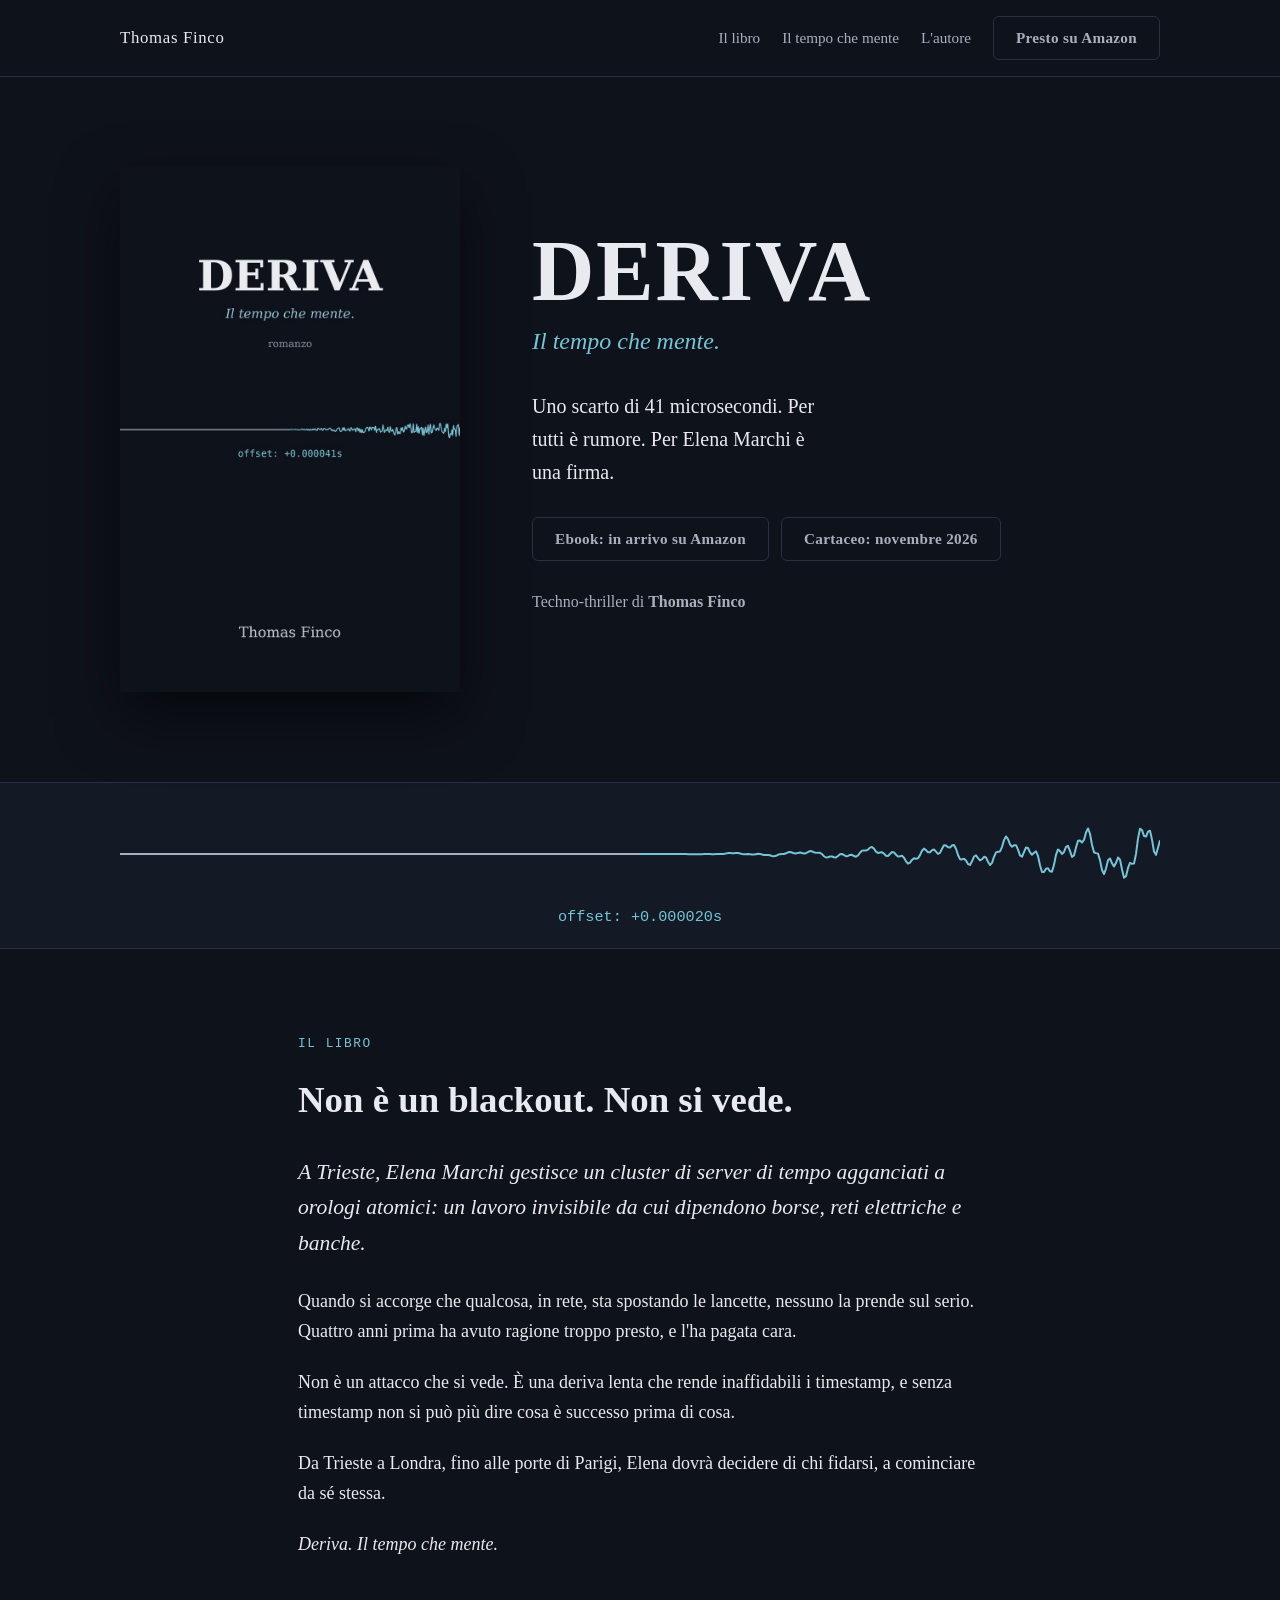
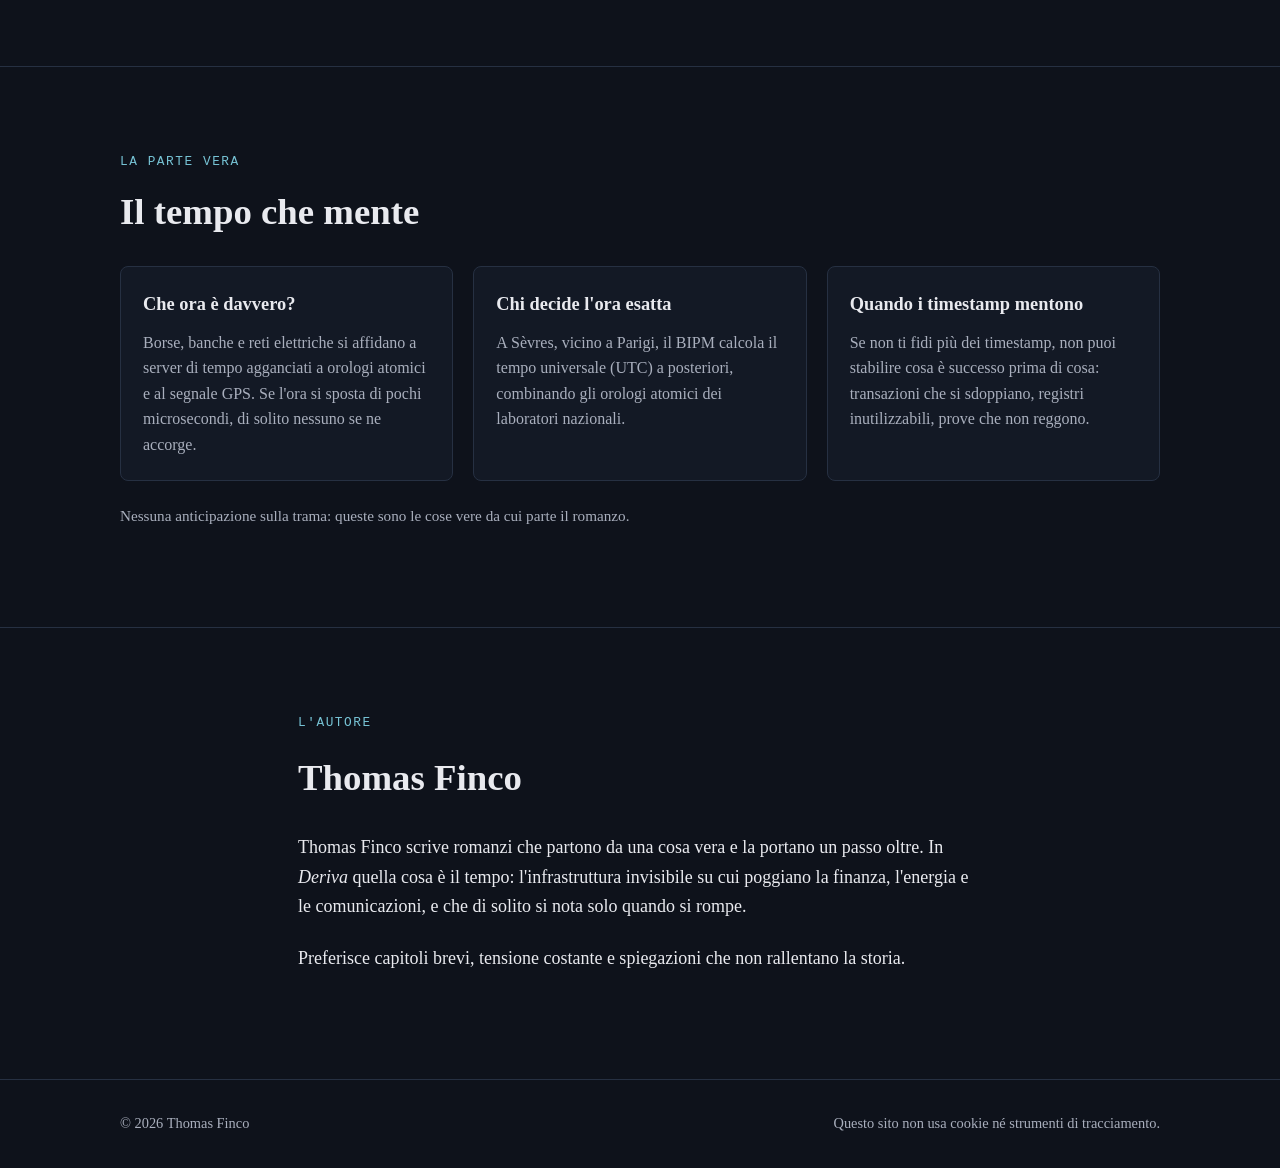
==== index.html @ 51b2f2d7 "Add files via upload" ====
<!doctype html>
<html lang="it">
<head>
<meta charset="utf-8">
<meta name="viewport" content="width=device-width, initial-scale=1">
<title>Deriva – Il tempo che mente | Thomas Finco</title>
<meta name="description" content="Deriva, techno-thriller di Thomas Finco. Uno scarto di 41 microsecondi: per tutti è rumore, per Elena Marchi è una firma.">
<meta name="theme-color" content="#0e121b">
<link rel="icon" href="favicon.svg" type="image/svg+xml">

<!-- Anteprime sui social: dopo la pubblicazione sostituisci l'indirizzo con quello reale del sito -->
<meta property="og:type" content="book">
<meta property="og:locale" content="it_IT">
<meta property="og:title" content="Deriva – Il tempo che mente">
<meta property="og:description" content="Techno-thriller di Thomas Finco. Uno scarto di 41 microsecondi: per tutti è rumore.">
<meta property="og:image" content="https://thomasfinco.github.io/anteprima-social.jpg">
<meta name="twitter:card" content="summary_large_image">

<script type="application/ld+json">
{
  "@context": "https://schema.org",
  "@type": "Book",
  "name": "Deriva. Il tempo che mente.",
  "author": { "@type": "Person", "name": "Thomas Finco" },
  "inLanguage": "it",
  "genre": "Techno-thriller",
  "image": "https://thomasfinco.github.io/copertina.jpg"
}
</script>

<style>
  :root {
    --bg: #0e121b;
    --bg-2: #131925;
    --linea: #263042;
    --testo: #e9eaef;
    --testo-2: #a9afbd;
    --accento: #77c4d6;
    --accento-scuro: #0e121b;
    --serif: "Iowan Old Style", "Palatino Linotype", Palatino, Georgia, "Times New Roman", serif;
    --mono: ui-monospace, "SFMono-Regular", Menlo, Consolas, "Liberation Mono", monospace;
  }
  * { box-sizing: border-box; }
  html { scroll-behavior: smooth; }
  body {
    margin: 0; background: var(--bg); color: var(--testo);
    font: 18px/1.65 var(--serif);
    -webkit-font-smoothing: antialiased;
  }
  a { color: var(--accento); }
  .wrap { width: min(1040px, 100% - 40px); margin-inline: auto; }
  .mono { font-family: var(--mono); }

  /* Intestazione */
  header { border-bottom: 1px solid var(--linea); }
  header .wrap { display: flex; align-items: center; justify-content: space-between; padding-block: 16px; gap: 16px; }
  .marchio { font-family: var(--serif); letter-spacing: .04em; color: var(--testo); text-decoration: none; font-size: 1.05rem; }
  nav { display: flex; gap: 22px; align-items: center; font-size: .95rem; }
  nav a { color: var(--testo-2); text-decoration: none; }
  nav a:hover { color: var(--testo); }
  @media (max-width: 720px) { nav .voce { display: none; } }

  /* Pulsanti */
  .btn {
    display: inline-block; padding: 12px 22px; border-radius: 6px; text-decoration: none;
    font: 600 .95rem var(--serif); letter-spacing: .02em; border: 1px solid var(--accento);
    background: var(--accento); color: var(--accento-scuro); cursor: pointer;
  }
  .btn:hover { filter: brightness(1.08); }
  .btn.secondario { background: transparent; color: var(--accento); }
  .btn[aria-disabled="true"] { background: transparent; color: var(--testo-2); border-color: var(--linea); cursor: default; filter: none; }
  .btn:focus-visible, a:focus-visible, input:focus-visible { outline: 3px solid var(--accento); outline-offset: 3px; }

  /* Hero */
  .hero { padding-block: clamp(40px, 8vw, 90px); }
  .hero .wrap { display: grid; grid-template-columns: minmax(220px, 340px) 1fr; gap: clamp(28px, 6vw, 72px); align-items: center; }
  .hero img { width: 100%; height: auto; display: block; border-radius: 4px; box-shadow: 0 24px 60px rgba(0,0,0,.55); }
  .hero h1 { font-size: clamp(3rem, 9vw, 5.4rem); line-height: 1; margin: 0 0 8px; letter-spacing: .02em; font-weight: 700; }
  .sottotitolo { font-style: italic; color: var(--accento); font-size: 1.5rem; margin: 0 0 28px; }
  .gancio { font-size: 1.25rem; max-width: 30ch; margin: 0 0 28px; }
  .azioni { display: flex; flex-wrap: wrap; gap: 12px; }
  .autore-riga { margin-top: 28px; color: var(--testo-2); font-size: 1rem; }
  @media (max-width: 720px) { .hero .wrap { grid-template-columns: 1fr; } .hero img { max-width: 280px; margin-inline: auto; } }

  /* Onda */
  .onda { border-block: 1px solid var(--linea); background: var(--bg-2); padding-block: 26px 18px; }
  .onda canvas { width: 100%; height: 90px; display: block; }
  .offset { text-align: center; color: var(--accento); font-family: var(--mono); font-size: .95rem; margin: 6px 0 0; }

  /* Sezioni */
  section { padding-block: clamp(44px, 7vw, 84px); }
  section + section { border-top: 1px solid var(--linea); }
  h2 { font-size: clamp(1.7rem, 4vw, 2.3rem); margin: 0 0 24px; font-weight: 700; }
  .etichetta { font-family: var(--mono); font-size: .8rem; letter-spacing: .12em; text-transform: uppercase; color: var(--accento); margin: 0 0 10px; }
  .colonna { max-width: 38em; }
  .colonna p { margin: 0 0 1.2em; }
  .evidenza { font-size: 1.35rem; font-style: italic; }

  .schede { display: grid; grid-template-columns: repeat(auto-fit, minmax(240px, 1fr)); gap: 20px; margin-top: 8px; }
  .scheda { border: 1px solid var(--linea); background: var(--bg-2); border-radius: 8px; padding: 22px; }
  .scheda h3 { margin: 0 0 10px; font-size: 1.15rem; }
  .scheda p { margin: 0; color: var(--testo-2); font-size: 1rem; line-height: 1.6; }
  .nota { margin-top: 22px; color: var(--testo-2); font-size: .95rem; }

  /* Newsletter */
  form { display: flex; flex-wrap: wrap; gap: 12px; max-width: 520px; }
  input[type=email] {
    flex: 1 1 240px; padding: 12px 14px; border-radius: 6px; border: 1px solid var(--linea);
    background: var(--bg-2); color: var(--testo); font: 1rem var(--serif);
  }

  footer { border-top: 1px solid var(--linea); padding-block: 32px; color: var(--testo-2); font-size: .9rem; }
  footer .wrap { display: flex; flex-wrap: wrap; justify-content: space-between; gap: 12px; }
  [hidden] { display: none !important; }
</style>
</head>
<body>

<header>
  <div class="wrap">
    <a class="marchio" href="#top">Thomas Finco</a>
    <nav aria-label="Principale">
      <a class="voce" href="#il-libro">Il libro</a>
      <a class="voce" href="#il-tempo">Il tempo che mente</a>
      <a class="voce" href="#estratto" id="nav-estratto" hidden>Estratto</a>
      <a class="voce" href="#autore">L'autore</a>
      <a class="btn" id="btn-acquista-alto" aria-disabled="true">Presto su Amazon</a>
    </nav>
  </div>
</header>

<main id="top">

  <div class="hero">
    <div class="wrap">
      <img src="copertina.jpg" width="800" height="1237" alt="Copertina di Deriva. Il tempo che mente., romanzo di Thomas Finco: titolo chiaro su sfondo scuro e una linea piatta che comincia a vibrare.">
      <div>
        <h1>DERIVA</h1>
        <p class="sottotitolo">Il tempo che mente.</p>
        <p class="gancio">Uno scarto di 41 microsecondi. Per tutti è rumore. Per Elena Marchi è una firma.</p>
        <div class="azioni">
          <a class="btn" id="btn-ebook" aria-disabled="true">Ebook: in arrivo su Amazon</a>
          <a class="btn secondario" id="btn-cartaceo" aria-disabled="true">Cartaceo: novembre 2026</a>
        </div>
        <p class="autore-riga">Techno-thriller di <strong>Thomas Finco</strong></p>
      </div>
    </div>
  </div>

  <div class="onda" aria-hidden="true">
    <div class="wrap">
      <canvas id="onda"></canvas>
      <p class="offset" id="offset">offset: +0.000041s</p>
    </div>
  </div>

  <section id="il-libro">
    <div class="wrap colonna">
      <p class="etichetta">Il libro</p>
      <h2>Non è un blackout. Non si vede.</h2>
      <p class="evidenza">A Trieste, Elena Marchi gestisce un cluster di server di tempo agganciati a orologi atomici: un lavoro invisibile da cui dipendono borse, reti elettriche e banche.</p>
      <p>Quando si accorge che qualcosa, in rete, sta spostando le lancette, nessuno la prende sul serio. Quattro anni prima ha avuto ragione troppo presto, e l'ha pagata cara.</p>
      <p>Non è un attacco che si vede. È una deriva lenta che rende inaffidabili i timestamp, e senza timestamp non si può più dire cosa è successo prima di cosa.</p>
      <p>Da Trieste a Londra, fino alle porte di Parigi, Elena dovrà decidere di chi fidarsi, a cominciare da sé stessa.</p>
      <p><em>Deriva. Il tempo che mente.</em></p>
    </div>
  </section>

  <section id="il-tempo">
    <div class="wrap">
      <p class="etichetta">La parte vera</p>
      <h2>Il tempo che mente</h2>
      <div class="schede">
        <article class="scheda">
          <h3>Che ora è davvero?</h3>
          <p>Borse, banche e reti elettriche si affidano a server di tempo agganciati a orologi atomici e al segnale GPS. Se l'ora si sposta di pochi microsecondi, di solito nessuno se ne accorge.</p>
        </article>
        <article class="scheda">
          <h3>Chi decide l'ora esatta</h3>
          <p>A Sèvres, vicino a Parigi, il BIPM calcola il tempo universale (UTC) a posteriori, combinando gli orologi atomici dei laboratori nazionali.</p>
        </article>
        <article class="scheda">
          <h3>Quando i timestamp mentono</h3>
          <p>Se non ti fidi più dei timestamp, non puoi stabilire cosa è successo prima di cosa: transazioni che si sdoppiano, registri inutilizzabili, prove che non reggono.</p>
        </article>
      </div>
      <p class="nota">Nessuna anticipazione sulla trama: queste sono le cose vere da cui parte il romanzo.</p>
    </div>
  </section>

  <section id="estratto" hidden>
    <div class="wrap colonna">
      <p class="etichetta">Estratto</p>
      <h2>Le prime pagine</h2>
      <div id="testo-estratto"></div>
    </div>
  </section>

  <section id="autore">
    <div class="wrap colonna">
      <p class="etichetta">L'autore</p>
      <h2>Thomas Finco</h2>
      <p>Thomas Finco scrive romanzi che partono da una cosa vera e la portano un passo oltre. In <em>Deriva</em> quella cosa è il tempo: l'infrastruttura invisibile su cui poggiano la finanza, l'energia e le comunicazioni, e che di solito si nota solo quando si rompe.</p>
      <p>Preferisce capitoli brevi, tensione costante e spiegazioni che non rallentano la storia.</p>
    </div>
  </section>

  <section id="newsletter" hidden>
    <div class="wrap colonna">
      <p class="etichetta">Newsletter</p>
      <h2>Restiamo in contatto</h2>
      <p>Ricevi l'estratto esteso e i retroscena di <em>Deriva</em>. Una mail ogni tanto, niente spam.</p>
      <form id="form-newsletter" method="post">
        <label for="email" class="sr" style="position:absolute;left:-9999px">Indirizzo email</label>
        <input id="email" name="email" type="email" required placeholder="La tua email" autocomplete="email">
        <button class="btn" type="submit">Iscrivimi</button>
      </form>
    </div>
  </section>

</main>

<footer>
  <div class="wrap">
    <span>© 2026 Thomas Finco</span>
    <span id="contatto" hidden></span>
    <span>Questo sito non usa cookie né strumenti di tracciamento.</span>
  </div>
</footer>

<script>
/* ============================================================
   CONFIGURAZIONE: è l'unica parte da modificare dopo la pubblicazione.
   Lascia le virgolette vuote ("") per tenere nascosto o disattivato un elemento.
   ============================================================ */
const CONFIG = {
  linkEbook:    "",   // indirizzo Amazon.it dell'ebook, quando è online
  linkCartaceo: "",   // indirizzo Amazon.it del cartaceo, a novembre
  newsletterAction: "", // indirizzo del modulo (MailerLite o Brevo); vuoto = sezione nascosta
  email: "",          // email dedicata all'autore; vuoto = non mostrata
  estratto: []        // paragrafi dell'estratto, uno per voce; vuoto = sezione nascosta
};
/* ============================================================ */

(function () {
  const $ = id => document.getElementById(id);

  // Pulsanti di acquisto
  function attiva(el, link, testo) {
    if (!link) return;
    el.href = link; el.removeAttribute("aria-disabled");
    el.target = "_blank"; el.rel = "noopener";
    el.textContent = testo;
  }
  attiva($("btn-ebook"), CONFIG.linkEbook, "Acquista l'ebook su Amazon");
  attiva($("btn-cartaceo"), CONFIG.linkCartaceo, "Acquista il cartaceo su Amazon");
  const principale = CONFIG.linkEbook || CONFIG.linkCartaceo;
  attiva($("btn-acquista-alto"), principale, "Acquista su Amazon");
  if (CONFIG.linkEbook && !CONFIG.linkCartaceo) $("btn-cartaceo").textContent = "Cartaceo: novembre 2026";
  document.querySelectorAll('a[aria-disabled="true"]').forEach(a => a.addEventListener("click", e => e.preventDefault()));

  // Estratto
  if (CONFIG.estratto.length) {
    const box = $("testo-estratto");
    CONFIG.estratto.forEach(t => { const p = document.createElement("p"); p.textContent = t; box.appendChild(p); });
    $("estratto").hidden = false; $("nav-estratto").hidden = false;
  }
  // Newsletter
  if (CONFIG.newsletterAction) {
    $("form-newsletter").action = CONFIG.newsletterAction;
    $("newsletter").hidden = false;
  }
  // Contatto
  if (CONFIG.email) {
    const c = $("contatto"); c.hidden = false;
    const a = document.createElement("a"); a.href = "mailto:" + CONFIG.email; a.textContent = CONFIG.email; c.appendChild(a);
  }

  // Onda: linea piatta che comincia a vibrare, come sulla copertina
  const canvas = $("onda"), ctx = canvas.getContext("2d");
  const etichetta = $("offset");
  const ridotto = window.matchMedia("(prefers-reduced-motion: reduce)").matches;
  let w = 0, h = 0, t0 = performance.now();
  function misura() {
    const r = canvas.getBoundingClientRect(), d = window.devicePixelRatio || 1;
    w = r.width; h = r.height; canvas.width = w * d; canvas.height = h * d; ctx.setTransform(d, 0, 0, d, 0, 0);
  }
  function rumore(x, t) {
    return Math.sin(x * .09 + t * 3.1) * .5 + Math.sin(x * .23 - t * 5.3) * .3 + Math.sin(x * .61 + t * 8.7) * .2;
  }
  function disegna(ora) {
    const t = (ora - t0) / 1000, metà = w / 2, y0 = h / 2;
    ctx.clearRect(0, 0, w, h);
    ctx.lineWidth = 2; ctx.lineJoin = "round";
    ctx.strokeStyle = "#a9afbd"; ctx.beginPath(); ctx.moveTo(0, y0); ctx.lineTo(metà, y0); ctx.stroke();
    ctx.strokeStyle = "#77c4d6"; ctx.beginPath(); ctx.moveTo(metà, y0);
    for (let x = metà; x <= w; x += 2) {
      const q = (x - metà) / (w - metà);
      ctx.lineTo(x, y0 + rumore(x, ridotto ? 0 : t) * q * q * (h * .42));
    }
    ctx.stroke();
    // Contatore: sale fino a 41 microsecondi, poi oscilla di un'unità
    let us = 41;
    if (!ridotto) us = t < 4 ? Math.round(41 * (t / 4)) : 41 + (Math.floor(t * 6) % 3 === 0 ? 1 : 0);
    etichetta.textContent = "offset: +0.0000" + String(us).padStart(2, "0") + "s";
    if (!ridotto) requestAnimationFrame(disegna);
  }
  misura(); addEventListener("resize", () => { misura(); if (ridotto) disegna(performance.now()); });
  requestAnimationFrame(disegna);
})();
</script>
</body>
</html>
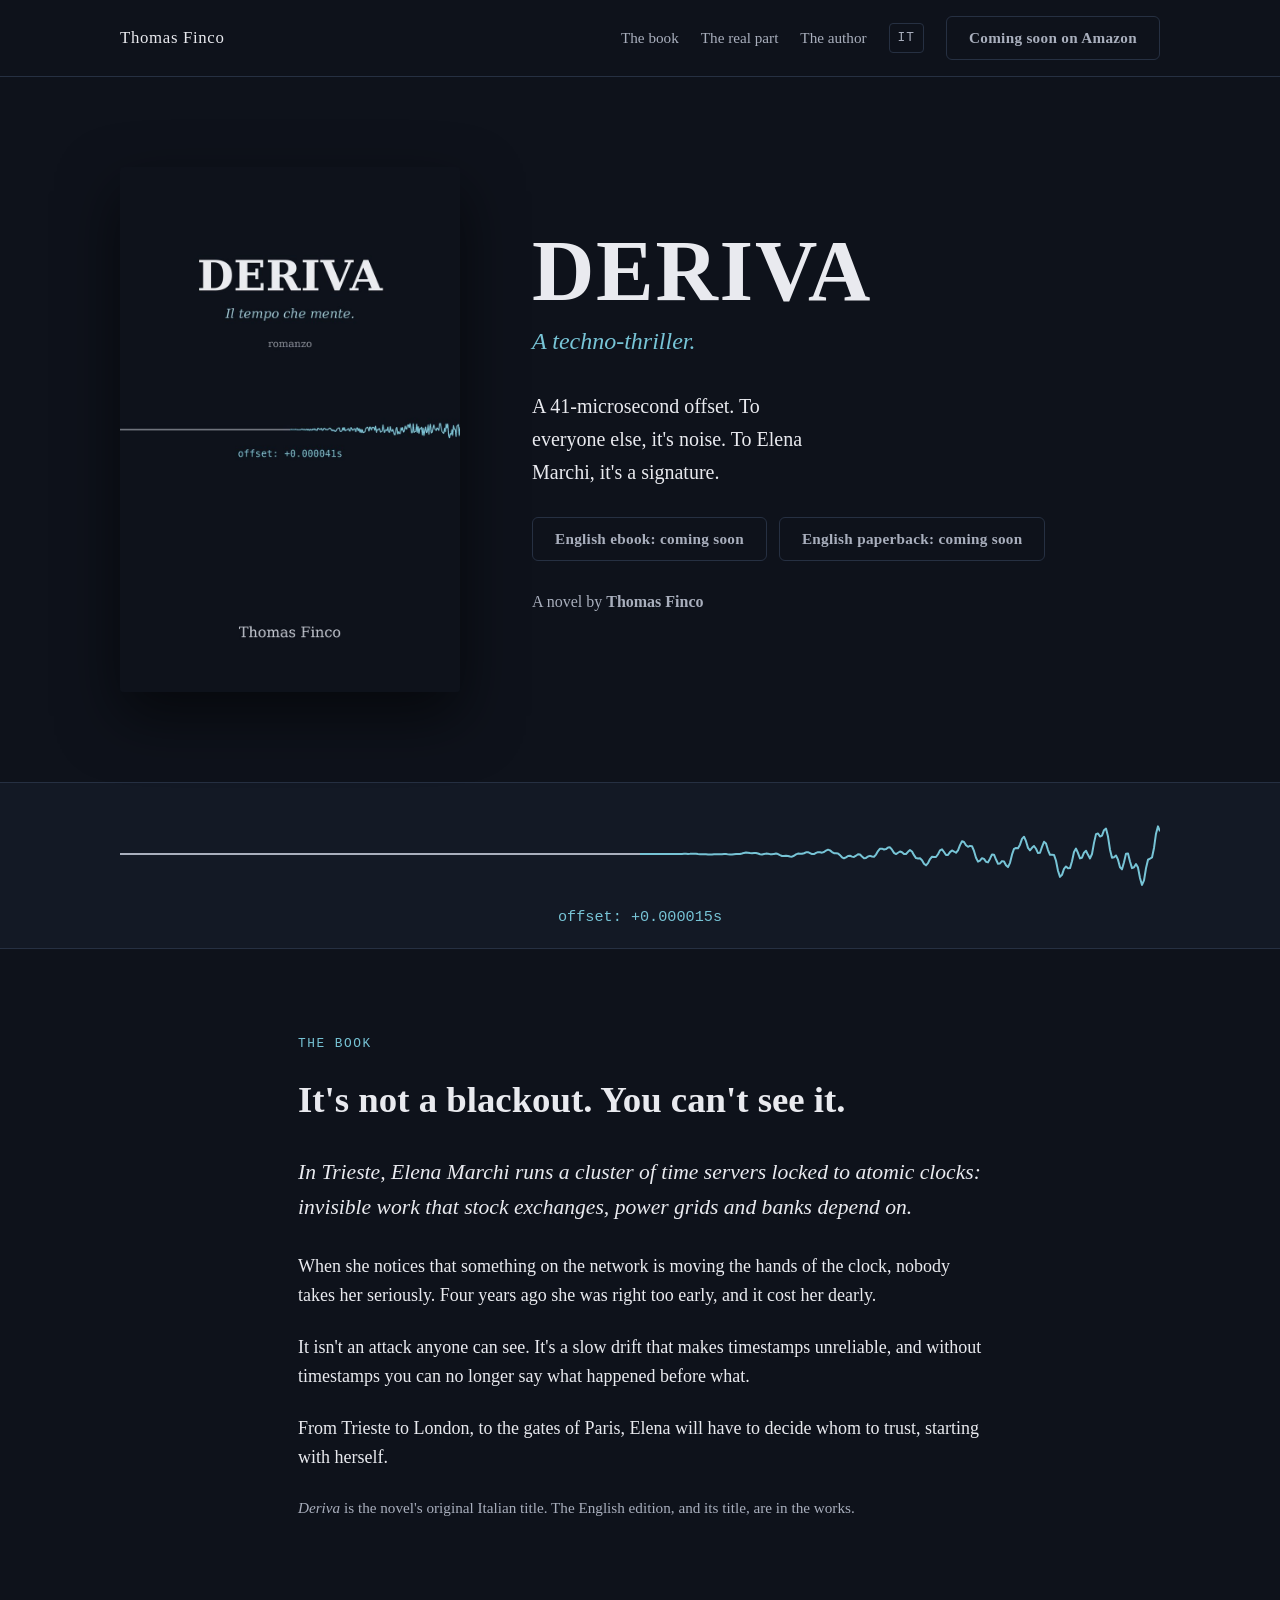
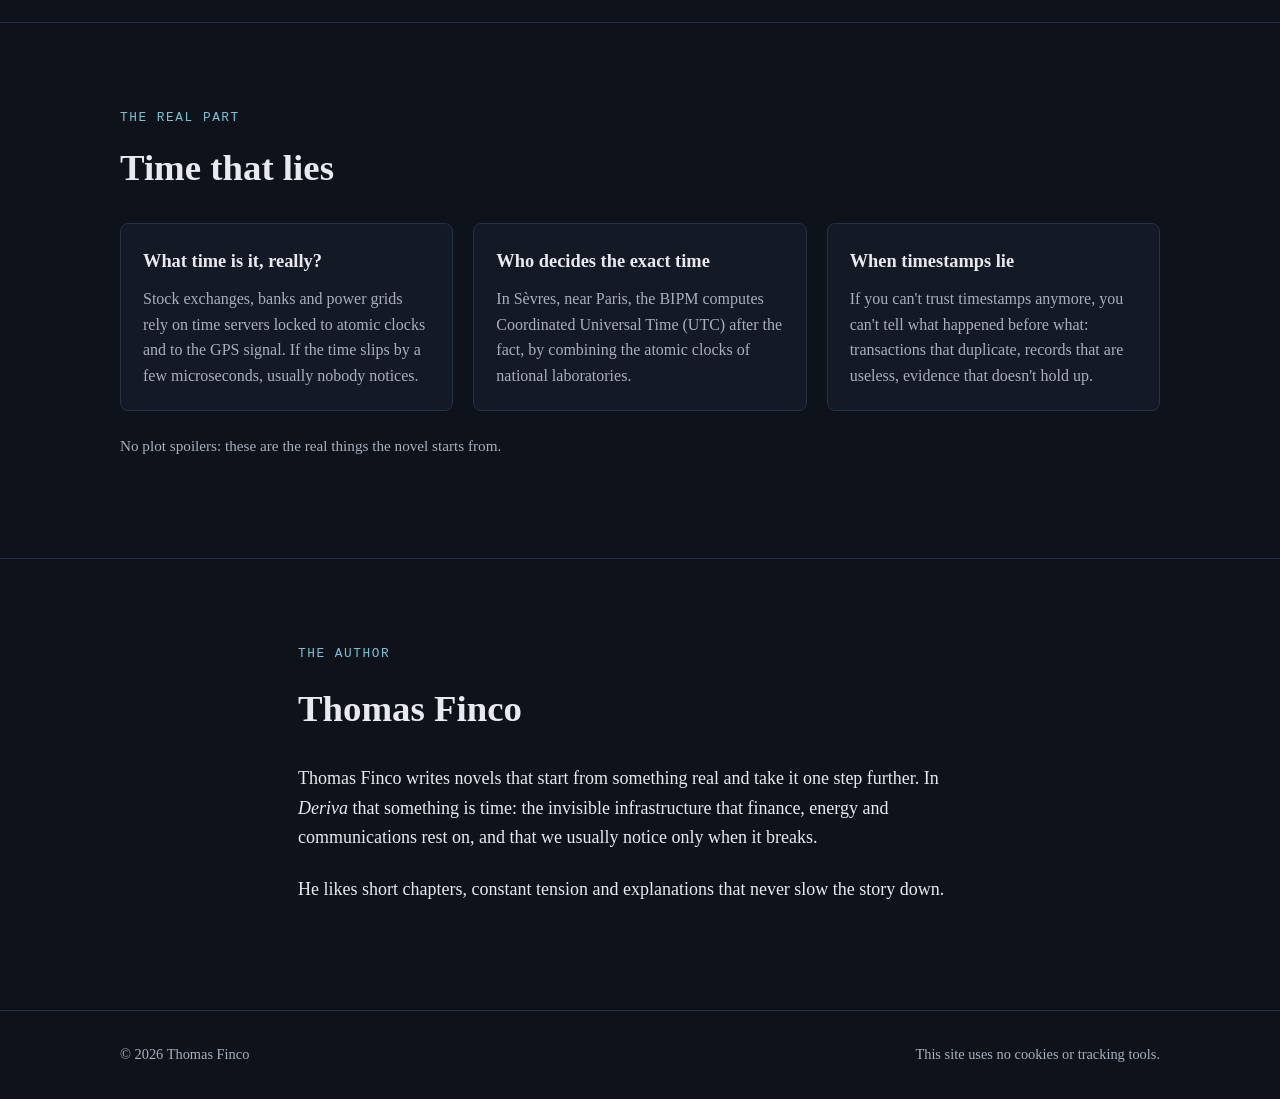
==== commit 5999cc89: "Add files via upload" ====
--- a/index.html
+++ b/index.html
@@ -1,130 +1,40 @@
 <!doctype html>
-<html lang="it">
+<html lang="en">
 <head>
 <meta charset="utf-8">
 <meta name="viewport" content="width=device-width, initial-scale=1">
-<title>Deriva – Il tempo che mente | Thomas Finco</title>
-<meta name="description" content="Deriva, techno-thriller di Thomas Finco. Uno scarto di 41 microsecondi: per tutti è rumore, per Elena Marchi è una firma.">
+<title>Deriva – A techno-thriller by Thomas Finco</title>
+<meta name="description" content="Deriva, a techno-thriller by Thomas Finco. A 41-microsecond offset: to everyone else it's noise, to Elena Marchi it's a signature.">
 <meta name="theme-color" content="#0e121b">
-<link rel="icon" href="favicon.svg" type="image/svg+xml">
+<link rel="icon" href="../favicon.svg" type="image/svg+xml">
+<link rel="stylesheet" href="../style.css">
 
-<!-- Anteprime sui social: dopo la pubblicazione sostituisci l'indirizzo con quello reale del sito -->
+<!-- Language versions -->
+<link rel="alternate" hreflang="it" href="https://thomasfinco.github.io/">
+<link rel="alternate" hreflang="en" href="https://thomasfinco.github.io/en/">
+<link rel="alternate" hreflang="x-default" href="https://thomasfinco.github.io/">
+
+<!-- Social previews: replace the address if you move to your own domain -->
 <meta property="og:type" content="book">
-<meta property="og:locale" content="it_IT">
-<meta property="og:title" content="Deriva – Il tempo che mente">
-<meta property="og:description" content="Techno-thriller di Thomas Finco. Uno scarto di 41 microsecondi: per tutti è rumore.">
+<meta property="og:locale" content="en_US">
+<meta property="og:locale:alternate" content="it_IT">
+<meta property="og:title" content="Deriva – A techno-thriller by Thomas Finco">
+<meta property="og:description" content="A 41-microsecond offset. To everyone else it's noise.">
 <meta property="og:image" content="https://thomasfinco.github.io/anteprima-social.jpg">
 <meta name="twitter:card" content="summary_large_image">
-
-<script type="application/ld+json">
-{
-  "@context": "https://schema.org",
-  "@type": "Book",
-  "name": "Deriva. Il tempo che mente.",
-  "author": { "@type": "Person", "name": "Thomas Finco" },
-  "inLanguage": "it",
-  "genre": "Techno-thriller",
-  "image": "https://thomasfinco.github.io/copertina.jpg"
-}
-</script>
-
-<style>
-  :root {
-    --bg: #0e121b;
-    --bg-2: #131925;
-    --linea: #263042;
-    --testo: #e9eaef;
-    --testo-2: #a9afbd;
-    --accento: #77c4d6;
-    --accento-scuro: #0e121b;
-    --serif: "Iowan Old Style", "Palatino Linotype", Palatino, Georgia, "Times New Roman", serif;
-    --mono: ui-monospace, "SFMono-Regular", Menlo, Consolas, "Liberation Mono", monospace;
-  }
-  * { box-sizing: border-box; }
-  html { scroll-behavior: smooth; }
-  body {
-    margin: 0; background: var(--bg); color: var(--testo);
-    font: 18px/1.65 var(--serif);
-    -webkit-font-smoothing: antialiased;
-  }
-  a { color: var(--accento); }
-  .wrap { width: min(1040px, 100% - 40px); margin-inline: auto; }
-  .mono { font-family: var(--mono); }
-
-  /* Intestazione */
-  header { border-bottom: 1px solid var(--linea); }
-  header .wrap { display: flex; align-items: center; justify-content: space-between; padding-block: 16px; gap: 16px; }
-  .marchio { font-family: var(--serif); letter-spacing: .04em; color: var(--testo); text-decoration: none; font-size: 1.05rem; }
-  nav { display: flex; gap: 22px; align-items: center; font-size: .95rem; }
-  nav a { color: var(--testo-2); text-decoration: none; }
-  nav a:hover { color: var(--testo); }
-  @media (max-width: 720px) { nav .voce { display: none; } }
-
-  /* Pulsanti */
-  .btn {
-    display: inline-block; padding: 12px 22px; border-radius: 6px; text-decoration: none;
-    font: 600 .95rem var(--serif); letter-spacing: .02em; border: 1px solid var(--accento);
-    background: var(--accento); color: var(--accento-scuro); cursor: pointer;
-  }
-  .btn:hover { filter: brightness(1.08); }
-  .btn.secondario { background: transparent; color: var(--accento); }
-  .btn[aria-disabled="true"] { background: transparent; color: var(--testo-2); border-color: var(--linea); cursor: default; filter: none; }
-  .btn:focus-visible, a:focus-visible, input:focus-visible { outline: 3px solid var(--accento); outline-offset: 3px; }
-
-  /* Hero */
-  .hero { padding-block: clamp(40px, 8vw, 90px); }
-  .hero .wrap { display: grid; grid-template-columns: minmax(220px, 340px) 1fr; gap: clamp(28px, 6vw, 72px); align-items: center; }
-  .hero img { width: 100%; height: auto; display: block; border-radius: 4px; box-shadow: 0 24px 60px rgba(0,0,0,.55); }
-  .hero h1 { font-size: clamp(3rem, 9vw, 5.4rem); line-height: 1; margin: 0 0 8px; letter-spacing: .02em; font-weight: 700; }
-  .sottotitolo { font-style: italic; color: var(--accento); font-size: 1.5rem; margin: 0 0 28px; }
-  .gancio { font-size: 1.25rem; max-width: 30ch; margin: 0 0 28px; }
-  .azioni { display: flex; flex-wrap: wrap; gap: 12px; }
-  .autore-riga { margin-top: 28px; color: var(--testo-2); font-size: 1rem; }
-  @media (max-width: 720px) { .hero .wrap { grid-template-columns: 1fr; } .hero img { max-width: 280px; margin-inline: auto; } }
-
-  /* Onda */
-  .onda { border-block: 1px solid var(--linea); background: var(--bg-2); padding-block: 26px 18px; }
-  .onda canvas { width: 100%; height: 90px; display: block; }
-  .offset { text-align: center; color: var(--accento); font-family: var(--mono); font-size: .95rem; margin: 6px 0 0; }
-
-  /* Sezioni */
-  section { padding-block: clamp(44px, 7vw, 84px); }
-  section + section { border-top: 1px solid var(--linea); }
-  h2 { font-size: clamp(1.7rem, 4vw, 2.3rem); margin: 0 0 24px; font-weight: 700; }
-  .etichetta { font-family: var(--mono); font-size: .8rem; letter-spacing: .12em; text-transform: uppercase; color: var(--accento); margin: 0 0 10px; }
-  .colonna { max-width: 38em; }
-  .colonna p { margin: 0 0 1.2em; }
-  .evidenza { font-size: 1.35rem; font-style: italic; }
-
-  .schede { display: grid; grid-template-columns: repeat(auto-fit, minmax(240px, 1fr)); gap: 20px; margin-top: 8px; }
-  .scheda { border: 1px solid var(--linea); background: var(--bg-2); border-radius: 8px; padding: 22px; }
-  .scheda h3 { margin: 0 0 10px; font-size: 1.15rem; }
-  .scheda p { margin: 0; color: var(--testo-2); font-size: 1rem; line-height: 1.6; }
-  .nota { margin-top: 22px; color: var(--testo-2); font-size: .95rem; }
-
-  /* Newsletter */
-  form { display: flex; flex-wrap: wrap; gap: 12px; max-width: 520px; }
-  input[type=email] {
-    flex: 1 1 240px; padding: 12px 14px; border-radius: 6px; border: 1px solid var(--linea);
-    background: var(--bg-2); color: var(--testo); font: 1rem var(--serif);
-  }
-
-  footer { border-top: 1px solid var(--linea); padding-block: 32px; color: var(--testo-2); font-size: .9rem; }
-  footer .wrap { display: flex; flex-wrap: wrap; justify-content: space-between; gap: 12px; }
-  [hidden] { display: none !important; }
-</style>
 </head>
 <body>
 
 <header>
   <div class="wrap">
     <a class="marchio" href="#top">Thomas Finco</a>
-    <nav aria-label="Principale">
-      <a class="voce" href="#il-libro">Il libro</a>
-      <a class="voce" href="#il-tempo">Il tempo che mente</a>
-      <a class="voce" href="#estratto" id="nav-estratto" hidden>Estratto</a>
-      <a class="voce" href="#autore">L'autore</a>
-      <a class="btn" id="btn-acquista-alto" aria-disabled="true">Presto su Amazon</a>
+    <nav aria-label="Main">
+      <a class="voce" href="#the-book">The book</a>
+      <a class="voce" href="#the-real-part">The real part</a>
+      <a class="voce" href="#estratto" id="nav-estratto" hidden>Excerpt</a>
+      <a class="voce" href="#author">The author</a>
+      <a class="lingua" href="../" hreflang="it" lang="it" title="Leggi il sito in italiano">IT</a>
+      <a class="btn" id="btn-acquista-alto" aria-disabled="true">Coming soon on Amazon</a>
     </nav>
   </div>
 </header>
@@ -133,16 +43,16 @@
 
   <div class="hero">
     <div class="wrap">
-      <img src="copertina.jpg" width="800" height="1237" alt="Copertina di Deriva. Il tempo che mente., romanzo di Thomas Finco: titolo chiaro su sfondo scuro e una linea piatta che comincia a vibrare.">
+      <img src="../copertina.jpg" width="800" height="1237" alt="Cover of the Italian edition of Deriva by Thomas Finco: a bold title on a dark background and a flat line that starts to tremble.">
       <div>
         <h1>DERIVA</h1>
-        <p class="sottotitolo">Il tempo che mente.</p>
-        <p class="gancio">Uno scarto di 41 microsecondi. Per tutti è rumore. Per Elena Marchi è una firma.</p>
+        <p class="sottotitolo">A techno-thriller.</p>
+        <p class="gancio">A 41-microsecond offset. To everyone else, it's noise. To Elena Marchi, it's a signature.</p>
         <div class="azioni">
-          <a class="btn" id="btn-ebook" aria-disabled="true">Ebook: in arrivo su Amazon</a>
-          <a class="btn secondario" id="btn-cartaceo" aria-disabled="true">Cartaceo: novembre 2026</a>
+          <a class="btn" id="btn-ebook" aria-disabled="true">English ebook: coming soon</a>
+          <a class="btn secondario" id="btn-cartaceo" aria-disabled="true">English paperback: coming soon</a>
         </div>
-        <p class="autore-riga">Techno-thriller di <strong>Thomas Finco</strong></p>
+        <p class="autore-riga">A novel by <strong>Thomas Finco</strong></p>
       </div>
     </div>
   </div>
@@ -154,66 +64,66 @@
     </div>
   </div>
 
-  <section id="il-libro">
+  <section id="the-book">
     <div class="wrap colonna">
-      <p class="etichetta">Il libro</p>
-      <h2>Non è un blackout. Non si vede.</h2>
-      <p class="evidenza">A Trieste, Elena Marchi gestisce un cluster di server di tempo agganciati a orologi atomici: un lavoro invisibile da cui dipendono borse, reti elettriche e banche.</p>
-      <p>Quando si accorge che qualcosa, in rete, sta spostando le lancette, nessuno la prende sul serio. Quattro anni prima ha avuto ragione troppo presto, e l'ha pagata cara.</p>
-      <p>Non è un attacco che si vede. È una deriva lenta che rende inaffidabili i timestamp, e senza timestamp non si può più dire cosa è successo prima di cosa.</p>
-      <p>Da Trieste a Londra, fino alle porte di Parigi, Elena dovrà decidere di chi fidarsi, a cominciare da sé stessa.</p>
-      <p><em>Deriva. Il tempo che mente.</em></p>
+      <p class="etichetta">The book</p>
+      <h2>It's not a blackout. You can't see it.</h2>
+      <p class="evidenza">In Trieste, Elena Marchi runs a cluster of time servers locked to atomic clocks: invisible work that stock exchanges, power grids and banks depend on.</p>
+      <p>When she notices that something on the network is moving the hands of the clock, nobody takes her seriously. Four years ago she was right too early, and it cost her dearly.</p>
+      <p>It isn't an attack anyone can see. It's a slow drift that makes timestamps unreliable, and without timestamps you can no longer say what happened before what.</p>
+      <p>From Trieste to London, to the gates of Paris, Elena will have to decide whom to trust, starting with herself.</p>
+      <p class="nota"><em>Deriva</em> is the novel's original Italian title. The English edition, and its title, are in the works.</p>
     </div>
   </section>
 
-  <section id="il-tempo">
+  <section id="the-real-part">
     <div class="wrap">
-      <p class="etichetta">La parte vera</p>
-      <h2>Il tempo che mente</h2>
+      <p class="etichetta">The real part</p>
+      <h2>Time that lies</h2>
       <div class="schede">
         <article class="scheda">
-          <h3>Che ora è davvero?</h3>
-          <p>Borse, banche e reti elettriche si affidano a server di tempo agganciati a orologi atomici e al segnale GPS. Se l'ora si sposta di pochi microsecondi, di solito nessuno se ne accorge.</p>
+          <h3>What time is it, really?</h3>
+          <p>Stock exchanges, banks and power grids rely on time servers locked to atomic clocks and to the GPS signal. If the time slips by a few microseconds, usually nobody notices.</p>
         </article>
         <article class="scheda">
-          <h3>Chi decide l'ora esatta</h3>
-          <p>A Sèvres, vicino a Parigi, il BIPM calcola il tempo universale (UTC) a posteriori, combinando gli orologi atomici dei laboratori nazionali.</p>
+          <h3>Who decides the exact time</h3>
+          <p>In Sèvres, near Paris, the BIPM computes Coordinated Universal Time (UTC) after the fact, by combining the atomic clocks of national laboratories.</p>
         </article>
         <article class="scheda">
-          <h3>Quando i timestamp mentono</h3>
-          <p>Se non ti fidi più dei timestamp, non puoi stabilire cosa è successo prima di cosa: transazioni che si sdoppiano, registri inutilizzabili, prove che non reggono.</p>
+          <h3>When timestamps lie</h3>
+          <p>If you can't trust timestamps anymore, you can't tell what happened before what: transactions that duplicate, records that are useless, evidence that doesn't hold up.</p>
         </article>
       </div>
-      <p class="nota">Nessuna anticipazione sulla trama: queste sono le cose vere da cui parte il romanzo.</p>
+      <p class="nota">No plot spoilers: these are the real things the novel starts from.</p>
     </div>
   </section>
 
   <section id="estratto" hidden>
     <div class="wrap colonna">
-      <p class="etichetta">Estratto</p>
-      <h2>Le prime pagine</h2>
+      <p class="etichetta">Excerpt</p>
+      <h2>The first pages</h2>
       <div id="testo-estratto"></div>
     </div>
   </section>
 
-  <section id="autore">
+  <section id="author">
     <div class="wrap colonna">
-      <p class="etichetta">L'autore</p>
+      <p class="etichetta">The author</p>
       <h2>Thomas Finco</h2>
-      <p>Thomas Finco scrive romanzi che partono da una cosa vera e la portano un passo oltre. In <em>Deriva</em> quella cosa è il tempo: l'infrastruttura invisibile su cui poggiano la finanza, l'energia e le comunicazioni, e che di solito si nota solo quando si rompe.</p>
-      <p>Preferisce capitoli brevi, tensione costante e spiegazioni che non rallentano la storia.</p>
+      <p>Thomas Finco writes novels that start from something real and take it one step further. In <em>Deriva</em> that something is time: the invisible infrastructure that finance, energy and communications rest on, and that we usually notice only when it breaks.</p>
+      <p>He likes short chapters, constant tension and explanations that never slow the story down.</p>
     </div>
   </section>
 
   <section id="newsletter" hidden>
     <div class="wrap colonna">
       <p class="etichetta">Newsletter</p>
-      <h2>Restiamo in contatto</h2>
-      <p>Ricevi l'estratto esteso e i retroscena di <em>Deriva</em>. Una mail ogni tanto, niente spam.</p>
+      <h2>Stay in touch</h2>
+      <p>Get the extended excerpt and the behind-the-scenes notes on <em>Deriva</em>. An occasional email, no spam.</p>
       <form id="form-newsletter" method="post">
-        <label for="email" class="sr" style="position:absolute;left:-9999px">Indirizzo email</label>
-        <input id="email" name="email" type="email" required placeholder="La tua email" autocomplete="email">
-        <button class="btn" type="submit">Iscrivimi</button>
+        <label for="email" class="sr">Email address</label>
+        <input id="email" name="email" type="email" required placeholder="Your email" autocomplete="email">
+        <button class="btn" type="submit">Subscribe</button>
       </form>
     </div>
   </section>
@@ -224,90 +134,11 @@
   <div class="wrap">
     <span>© 2026 Thomas Finco</span>
     <span id="contatto" hidden></span>
-    <span>Questo sito non usa cookie né strumenti di tracciamento.</span>
+    <span>This site uses no cookies or tracking tools.</span>
   </div>
 </footer>
 
-<script>
-/* ============================================================
-   CONFIGURAZIONE: è l'unica parte da modificare dopo la pubblicazione.
-   Lascia le virgolette vuote ("") per tenere nascosto o disattivato un elemento.
-   ============================================================ */
-const CONFIG = {
-  linkEbook:    "",   // indirizzo Amazon.it dell'ebook, quando è online
-  linkCartaceo: "",   // indirizzo Amazon.it del cartaceo, a novembre
-  newsletterAction: "", // indirizzo del modulo (MailerLite o Brevo); vuoto = sezione nascosta
-  email: "",          // email dedicata all'autore; vuoto = non mostrata
-  estratto: []        // paragrafi dell'estratto, uno per voce; vuoto = sezione nascosta
-};
-/* ============================================================ */
-
-(function () {
-  const $ = id => document.getElementById(id);
-
-  // Pulsanti di acquisto
-  function attiva(el, link, testo) {
-    if (!link) return;
-    el.href = link; el.removeAttribute("aria-disabled");
-    el.target = "_blank"; el.rel = "noopener";
-    el.textContent = testo;
-  }
-  attiva($("btn-ebook"), CONFIG.linkEbook, "Acquista l'ebook su Amazon");
-  attiva($("btn-cartaceo"), CONFIG.linkCartaceo, "Acquista il cartaceo su Amazon");
-  const principale = CONFIG.linkEbook || CONFIG.linkCartaceo;
-  attiva($("btn-acquista-alto"), principale, "Acquista su Amazon");
-  if (CONFIG.linkEbook && !CONFIG.linkCartaceo) $("btn-cartaceo").textContent = "Cartaceo: novembre 2026";
-  document.querySelectorAll('a[aria-disabled="true"]').forEach(a => a.addEventListener("click", e => e.preventDefault()));
-
-  // Estratto
-  if (CONFIG.estratto.length) {
-    const box = $("testo-estratto");
-    CONFIG.estratto.forEach(t => { const p = document.createElement("p"); p.textContent = t; box.appendChild(p); });
-    $("estratto").hidden = false; $("nav-estratto").hidden = false;
-  }
-  // Newsletter
-  if (CONFIG.newsletterAction) {
-    $("form-newsletter").action = CONFIG.newsletterAction;
-    $("newsletter").hidden = false;
-  }
-  // Contatto
-  if (CONFIG.email) {
-    const c = $("contatto"); c.hidden = false;
-    const a = document.createElement("a"); a.href = "mailto:" + CONFIG.email; a.textContent = CONFIG.email; c.appendChild(a);
-  }
-
-  // Onda: linea piatta che comincia a vibrare, come sulla copertina
-  const canvas = $("onda"), ctx = canvas.getContext("2d");
-  const etichetta = $("offset");
-  const ridotto = window.matchMedia("(prefers-reduced-motion: reduce)").matches;
-  let w = 0, h = 0, t0 = performance.now();
-  function misura() {
-    const r = canvas.getBoundingClientRect(), d = window.devicePixelRatio || 1;
-    w = r.width; h = r.height; canvas.width = w * d; canvas.height = h * d; ctx.setTransform(d, 0, 0, d, 0, 0);
-  }
-  function rumore(x, t) {
-    return Math.sin(x * .09 + t * 3.1) * .5 + Math.sin(x * .23 - t * 5.3) * .3 + Math.sin(x * .61 + t * 8.7) * .2;
-  }
-  function disegna(ora) {
-    const t = (ora - t0) / 1000, metà = w / 2, y0 = h / 2;
-    ctx.clearRect(0, 0, w, h);
-    ctx.lineWidth = 2; ctx.lineJoin = "round";
-    ctx.strokeStyle = "#a9afbd"; ctx.beginPath(); ctx.moveTo(0, y0); ctx.lineTo(metà, y0); ctx.stroke();
-    ctx.strokeStyle = "#77c4d6"; ctx.beginPath(); ctx.moveTo(metà, y0);
-    for (let x = metà; x <= w; x += 2) {
-      const q = (x - metà) / (w - metà);
-      ctx.lineTo(x, y0 + rumore(x, ridotto ? 0 : t) * q * q * (h * .42));
-    }
-    ctx.stroke();
-    // Contatore: sale fino a 41 microsecondi, poi oscilla di un'unità
-    let us = 41;
-    if (!ridotto) us = t < 4 ? Math.round(41 * (t / 4)) : 41 + (Math.floor(t * 6) % 3 === 0 ? 1 : 0);
-    etichetta.textContent = "offset: +0.0000" + String(us).padStart(2, "0") + "s";
-    if (!ridotto) requestAnimationFrame(disegna);
-  }
-  misura(); addEventListener("resize", () => { misura(); if (ridotto) disegna(performance.now()); });
-  requestAnimationFrame(disegna);
-})();
-</script>
+<script src="../config.js"></script>
+<script src="../app.js"></script>
 </body>
 </html>
--- a/style.css
+++ b/style.css
@@ -0,0 +1,87 @@
+:root {
+  --bg: #0e121b;
+  --bg-2: #131925;
+  --linea: #263042;
+  --testo: #e9eaef;
+  --testo-2: #a9afbd;
+  --accento: #77c4d6;
+  --accento-scuro: #0e121b;
+  --serif: "Iowan Old Style", "Palatino Linotype", Palatino, Georgia, "Times New Roman", serif;
+  --mono: ui-monospace, "SFMono-Regular", Menlo, Consolas, "Liberation Mono", monospace;
+}
+* { box-sizing: border-box; }
+html { scroll-behavior: smooth; }
+body {
+  margin: 0; background: var(--bg); color: var(--testo);
+  font: 18px/1.65 var(--serif);
+  -webkit-font-smoothing: antialiased;
+}
+a { color: var(--accento); }
+.wrap { width: min(1040px, 100% - 40px); margin-inline: auto; }
+.mono { font-family: var(--mono); }
+
+/* Intestazione */
+header { border-bottom: 1px solid var(--linea); }
+header .wrap { display: flex; align-items: center; justify-content: space-between; padding-block: 16px; gap: 16px; }
+.marchio { font-family: var(--serif); letter-spacing: .04em; color: var(--testo); text-decoration: none; font-size: 1.05rem; }
+nav { display: flex; gap: 22px; align-items: center; font-size: .95rem; }
+nav a { color: var(--testo-2); text-decoration: none; }
+nav a:hover { color: var(--testo); }
+@media (max-width: 720px) { nav .voce { display: none; } }
+
+/* Pulsanti */
+.btn {
+  display: inline-block; padding: 12px 22px; border-radius: 6px; text-decoration: none;
+  font: 600 .95rem var(--serif); letter-spacing: .02em; border: 1px solid var(--accento);
+  background: var(--accento); color: var(--accento-scuro); cursor: pointer;
+}
+.btn:hover { filter: brightness(1.08); }
+.btn.secondario { background: transparent; color: var(--accento); }
+.btn[aria-disabled="true"] { background: transparent; color: var(--testo-2); border-color: var(--linea); cursor: default; filter: none; }
+.btn:focus-visible, a:focus-visible, input:focus-visible { outline: 3px solid var(--accento); outline-offset: 3px; }
+
+/* Hero */
+.hero { padding-block: clamp(40px, 8vw, 90px); }
+.hero .wrap { display: grid; grid-template-columns: minmax(220px, 340px) 1fr; gap: clamp(28px, 6vw, 72px); align-items: center; }
+.hero img { width: 100%; height: auto; display: block; border-radius: 4px; box-shadow: 0 24px 60px rgba(0,0,0,.55); }
+.hero h1 { font-size: clamp(3rem, 9vw, 5.4rem); line-height: 1; margin: 0 0 8px; letter-spacing: .02em; font-weight: 700; }
+.sottotitolo { font-style: italic; color: var(--accento); font-size: 1.5rem; margin: 0 0 28px; }
+.gancio { font-size: 1.25rem; max-width: 30ch; margin: 0 0 28px; }
+.azioni { display: flex; flex-wrap: wrap; gap: 12px; }
+.autore-riga { margin-top: 28px; color: var(--testo-2); font-size: 1rem; }
+@media (max-width: 720px) { .hero .wrap { grid-template-columns: 1fr; } .hero img { max-width: 280px; margin-inline: auto; } }
+
+/* Onda */
+.onda { border-block: 1px solid var(--linea); background: var(--bg-2); padding-block: 26px 18px; }
+.onda canvas { width: 100%; height: 90px; display: block; }
+.offset { text-align: center; color: var(--accento); font-family: var(--mono); font-size: .95rem; margin: 6px 0 0; }
+
+/* Sezioni */
+section { padding-block: clamp(44px, 7vw, 84px); }
+section + section { border-top: 1px solid var(--linea); }
+h2 { font-size: clamp(1.7rem, 4vw, 2.3rem); margin: 0 0 24px; font-weight: 700; }
+.etichetta { font-family: var(--mono); font-size: .8rem; letter-spacing: .12em; text-transform: uppercase; color: var(--accento); margin: 0 0 10px; }
+.colonna { max-width: 38em; }
+.colonna p { margin: 0 0 1.2em; }
+.evidenza { font-size: 1.35rem; font-style: italic; }
+
+.schede { display: grid; grid-template-columns: repeat(auto-fit, minmax(240px, 1fr)); gap: 20px; margin-top: 8px; }
+.scheda { border: 1px solid var(--linea); background: var(--bg-2); border-radius: 8px; padding: 22px; }
+.scheda h3 { margin: 0 0 10px; font-size: 1.15rem; }
+.scheda p { margin: 0; color: var(--testo-2); font-size: 1rem; line-height: 1.6; }
+.nota { margin-top: 22px; color: var(--testo-2); font-size: .95rem; }
+
+/* Newsletter */
+form { display: flex; flex-wrap: wrap; gap: 12px; max-width: 520px; }
+input[type=email] {
+  flex: 1 1 240px; padding: 12px 14px; border-radius: 6px; border: 1px solid var(--linea);
+  background: var(--bg-2); color: var(--testo); font: 1rem var(--serif);
+}
+
+footer { border-top: 1px solid var(--linea); padding-block: 32px; color: var(--testo-2); font-size: .9rem; }
+footer .wrap { display: flex; flex-wrap: wrap; justify-content: space-between; gap: 12px; }
+[hidden] { display: none !important; }
+/* Selettore lingua */
+.lingua { border: 1px solid var(--linea); border-radius: 4px; padding: 3px 8px; font-family: var(--mono); font-size: .8rem; letter-spacing: .08em; }
+.lingua:hover { border-color: var(--accento); color: var(--accento); }
+.sr { position: absolute; left: -9999px; }
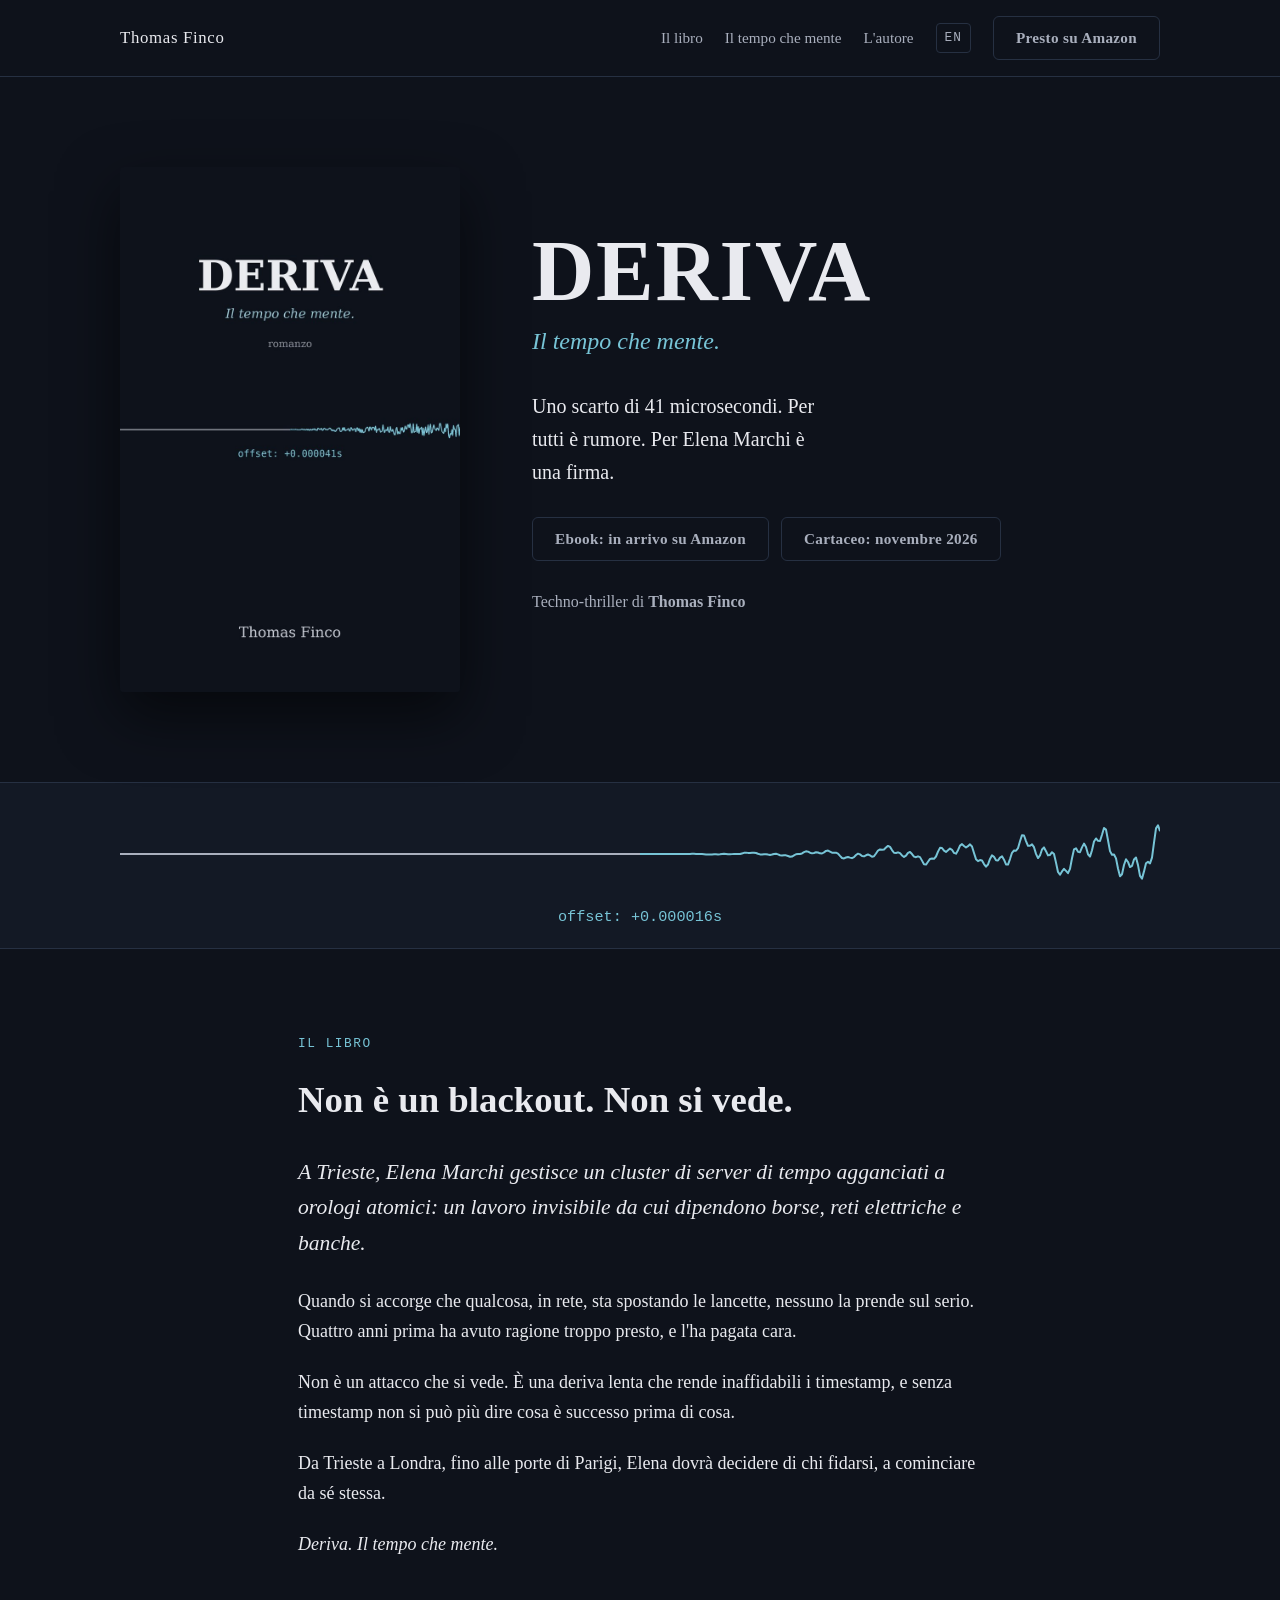
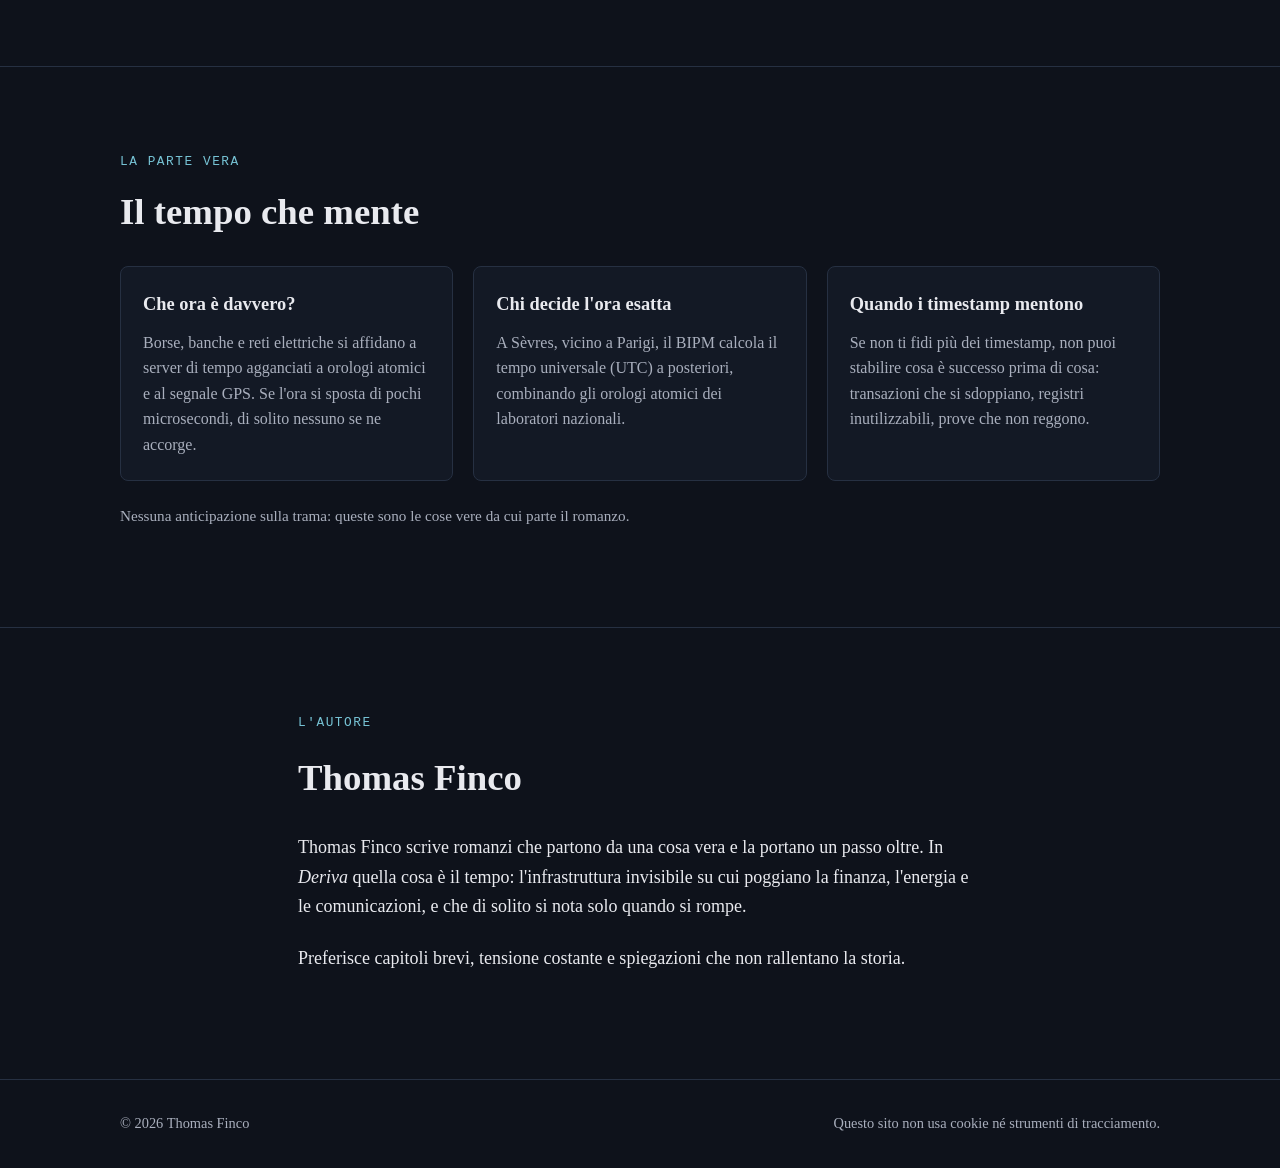
==== commit d2b4d73e: "Add files via upload" ====
--- a/index.html
+++ b/index.html
@@ -1,40 +1,52 @@
 <!doctype html>
-<html lang="en">
+<html lang="it">
 <head>
 <meta charset="utf-8">
 <meta name="viewport" content="width=device-width, initial-scale=1">
-<title>Deriva – A techno-thriller by Thomas Finco</title>
-<meta name="description" content="Deriva, a techno-thriller by Thomas Finco. A 41-microsecond offset: to everyone else it's noise, to Elena Marchi it's a signature.">
+<title>Deriva – Il tempo che mente | Thomas Finco</title>
+<meta name="description" content="Deriva, techno-thriller di Thomas Finco. Uno scarto di 41 microsecondi: per tutti è rumore, per Elena Marchi è una firma.">
 <meta name="theme-color" content="#0e121b">
-<link rel="icon" href="../favicon.svg" type="image/svg+xml">
-<link rel="stylesheet" href="../style.css">
+<link rel="icon" href="favicon.svg" type="image/svg+xml">
+<link rel="stylesheet" href="style.css">
 
-<!-- Language versions -->
+<!-- Versioni linguistiche -->
 <link rel="alternate" hreflang="it" href="https://thomasfinco.github.io/">
 <link rel="alternate" hreflang="en" href="https://thomasfinco.github.io/en/">
 <link rel="alternate" hreflang="x-default" href="https://thomasfinco.github.io/">
 
-<!-- Social previews: replace the address if you move to your own domain -->
+<!-- Anteprime sui social: con un dominio proprio sostituisci l'indirizzo -->
 <meta property="og:type" content="book">
-<meta property="og:locale" content="en_US">
-<meta property="og:locale:alternate" content="it_IT">
-<meta property="og:title" content="Deriva – A techno-thriller by Thomas Finco">
-<meta property="og:description" content="A 41-microsecond offset. To everyone else it's noise.">
+<meta property="og:locale" content="it_IT">
+<meta property="og:locale:alternate" content="en_US">
+<meta property="og:title" content="Deriva – Il tempo che mente">
+<meta property="og:description" content="Techno-thriller di Thomas Finco. Uno scarto di 41 microsecondi: per tutti è rumore.">
 <meta property="og:image" content="https://thomasfinco.github.io/anteprima-social.jpg">
 <meta name="twitter:card" content="summary_large_image">
+
+<script type="application/ld+json">
+{
+  "@context": "https://schema.org",
+  "@type": "Book",
+  "name": "Deriva. Il tempo che mente.",
+  "author": { "@type": "Person", "name": "Thomas Finco" },
+  "inLanguage": "it",
+  "genre": "Techno-thriller",
+  "image": "https://thomasfinco.github.io/copertina.jpg"
+}
+</script>
 </head>
 <body>
 
 <header>
   <div class="wrap">
     <a class="marchio" href="#top">Thomas Finco</a>
-    <nav aria-label="Main">
-      <a class="voce" href="#the-book">The book</a>
-      <a class="voce" href="#the-real-part">The real part</a>
-      <a class="voce" href="#estratto" id="nav-estratto" hidden>Excerpt</a>
-      <a class="voce" href="#author">The author</a>
-      <a class="lingua" href="../" hreflang="it" lang="it" title="Leggi il sito in italiano">IT</a>
-      <a class="btn" id="btn-acquista-alto" aria-disabled="true">Coming soon on Amazon</a>
+    <nav aria-label="Principale">
+      <a class="voce" href="#il-libro">Il libro</a>
+      <a class="voce" href="#il-tempo">Il tempo che mente</a>
+      <a class="voce" href="#estratto" id="nav-estratto" hidden>Estratto</a>
+      <a class="voce" href="#autore">L'autore</a>
+      <a class="lingua" href="en/" hreflang="en" lang="en" title="Read this site in English">EN</a>
+      <a class="btn" id="btn-acquista-alto" aria-disabled="true">Presto su Amazon</a>
     </nav>
   </div>
 </header>
@@ -43,16 +55,16 @@
 
   <div class="hero">
     <div class="wrap">
-      <img src="../copertina.jpg" width="800" height="1237" alt="Cover of the Italian edition of Deriva by Thomas Finco: a bold title on a dark background and a flat line that starts to tremble.">
+      <img src="copertina.jpg" width="800" height="1237" alt="Copertina di Deriva. Il tempo che mente., romanzo di Thomas Finco: titolo chiaro su sfondo scuro e una linea piatta che comincia a vibrare.">
       <div>
         <h1>DERIVA</h1>
-        <p class="sottotitolo">A techno-thriller.</p>
-        <p class="gancio">A 41-microsecond offset. To everyone else, it's noise. To Elena Marchi, it's a signature.</p>
+        <p class="sottotitolo">Il tempo che mente.</p>
+        <p class="gancio">Uno scarto di 41 microsecondi. Per tutti è rumore. Per Elena Marchi è una firma.</p>
         <div class="azioni">
-          <a class="btn" id="btn-ebook" aria-disabled="true">English ebook: coming soon</a>
-          <a class="btn secondario" id="btn-cartaceo" aria-disabled="true">English paperback: coming soon</a>
+          <a class="btn" id="btn-ebook" aria-disabled="true">Ebook: in arrivo su Amazon</a>
+          <a class="btn secondario" id="btn-cartaceo" aria-disabled="true">Cartaceo: novembre 2026</a>
         </div>
-        <p class="autore-riga">A novel by <strong>Thomas Finco</strong></p>
+        <p class="autore-riga">Techno-thriller di <strong>Thomas Finco</strong></p>
       </div>
     </div>
   </div>
@@ -64,66 +76,66 @@
     </div>
   </div>
 
-  <section id="the-book">
+  <section id="il-libro">
     <div class="wrap colonna">
-      <p class="etichetta">The book</p>
-      <h2>It's not a blackout. You can't see it.</h2>
-      <p class="evidenza">In Trieste, Elena Marchi runs a cluster of time servers locked to atomic clocks: invisible work that stock exchanges, power grids and banks depend on.</p>
-      <p>When she notices that something on the network is moving the hands of the clock, nobody takes her seriously. Four years ago she was right too early, and it cost her dearly.</p>
-      <p>It isn't an attack anyone can see. It's a slow drift that makes timestamps unreliable, and without timestamps you can no longer say what happened before what.</p>
-      <p>From Trieste to London, to the gates of Paris, Elena will have to decide whom to trust, starting with herself.</p>
-      <p class="nota"><em>Deriva</em> is the novel's original Italian title. The English edition, and its title, are in the works.</p>
+      <p class="etichetta">Il libro</p>
+      <h2>Non è un blackout. Non si vede.</h2>
+      <p class="evidenza">A Trieste, Elena Marchi gestisce un cluster di server di tempo agganciati a orologi atomici: un lavoro invisibile da cui dipendono borse, reti elettriche e banche.</p>
+      <p>Quando si accorge che qualcosa, in rete, sta spostando le lancette, nessuno la prende sul serio. Quattro anni prima ha avuto ragione troppo presto, e l'ha pagata cara.</p>
+      <p>Non è un attacco che si vede. È una deriva lenta che rende inaffidabili i timestamp, e senza timestamp non si può più dire cosa è successo prima di cosa.</p>
+      <p>Da Trieste a Londra, fino alle porte di Parigi, Elena dovrà decidere di chi fidarsi, a cominciare da sé stessa.</p>
+      <p><em>Deriva. Il tempo che mente.</em></p>
     </div>
   </section>
 
-  <section id="the-real-part">
+  <section id="il-tempo">
     <div class="wrap">
-      <p class="etichetta">The real part</p>
-      <h2>Time that lies</h2>
+      <p class="etichetta">La parte vera</p>
+      <h2>Il tempo che mente</h2>
       <div class="schede">
         <article class="scheda">
-          <h3>What time is it, really?</h3>
-          <p>Stock exchanges, banks and power grids rely on time servers locked to atomic clocks and to the GPS signal. If the time slips by a few microseconds, usually nobody notices.</p>
+          <h3>Che ora è davvero?</h3>
+          <p>Borse, banche e reti elettriche si affidano a server di tempo agganciati a orologi atomici e al segnale GPS. Se l'ora si sposta di pochi microsecondi, di solito nessuno se ne accorge.</p>
         </article>
         <article class="scheda">
-          <h3>Who decides the exact time</h3>
-          <p>In Sèvres, near Paris, the BIPM computes Coordinated Universal Time (UTC) after the fact, by combining the atomic clocks of national laboratories.</p>
+          <h3>Chi decide l'ora esatta</h3>
+          <p>A Sèvres, vicino a Parigi, il BIPM calcola il tempo universale (UTC) a posteriori, combinando gli orologi atomici dei laboratori nazionali.</p>
         </article>
         <article class="scheda">
-          <h3>When timestamps lie</h3>
-          <p>If you can't trust timestamps anymore, you can't tell what happened before what: transactions that duplicate, records that are useless, evidence that doesn't hold up.</p>
+          <h3>Quando i timestamp mentono</h3>
+          <p>Se non ti fidi più dei timestamp, non puoi stabilire cosa è successo prima di cosa: transazioni che si sdoppiano, registri inutilizzabili, prove che non reggono.</p>
         </article>
       </div>
-      <p class="nota">No plot spoilers: these are the real things the novel starts from.</p>
+      <p class="nota">Nessuna anticipazione sulla trama: queste sono le cose vere da cui parte il romanzo.</p>
     </div>
   </section>
 
   <section id="estratto" hidden>
     <div class="wrap colonna">
-      <p class="etichetta">Excerpt</p>
-      <h2>The first pages</h2>
+      <p class="etichetta">Estratto</p>
+      <h2>Le prime pagine</h2>
       <div id="testo-estratto"></div>
     </div>
   </section>
 
-  <section id="author">
+  <section id="autore">
     <div class="wrap colonna">
-      <p class="etichetta">The author</p>
+      <p class="etichetta">L'autore</p>
       <h2>Thomas Finco</h2>
-      <p>Thomas Finco writes novels that start from something real and take it one step further. In <em>Deriva</em> that something is time: the invisible infrastructure that finance, energy and communications rest on, and that we usually notice only when it breaks.</p>
-      <p>He likes short chapters, constant tension and explanations that never slow the story down.</p>
+      <p>Thomas Finco scrive romanzi che partono da una cosa vera e la portano un passo oltre. In <em>Deriva</em> quella cosa è il tempo: l'infrastruttura invisibile su cui poggiano la finanza, l'energia e le comunicazioni, e che di solito si nota solo quando si rompe.</p>
+      <p>Preferisce capitoli brevi, tensione costante e spiegazioni che non rallentano la storia.</p>
     </div>
   </section>
 
   <section id="newsletter" hidden>
     <div class="wrap colonna">
       <p class="etichetta">Newsletter</p>
-      <h2>Stay in touch</h2>
-      <p>Get the extended excerpt and the behind-the-scenes notes on <em>Deriva</em>. An occasional email, no spam.</p>
+      <h2>Restiamo in contatto</h2>
+      <p>Ricevi l'estratto esteso e i retroscena di <em>Deriva</em>. Una mail ogni tanto, niente spam.</p>
       <form id="form-newsletter" method="post">
-        <label for="email" class="sr">Email address</label>
-        <input id="email" name="email" type="email" required placeholder="Your email" autocomplete="email">
-        <button class="btn" type="submit">Subscribe</button>
+        <label for="email" class="sr">Indirizzo email</label>
+        <input id="email" name="email" type="email" required placeholder="La tua email" autocomplete="email">
+        <button class="btn" type="submit">Iscrivimi</button>
       </form>
     </div>
   </section>
@@ -134,11 +146,11 @@
   <div class="wrap">
     <span>© 2026 Thomas Finco</span>
     <span id="contatto" hidden></span>
-    <span>This site uses no cookies or tracking tools.</span>
+    <span>Questo sito non usa cookie né strumenti di tracciamento.</span>
   </div>
 </footer>
 
-<script src="../config.js"></script>
-<script src="../app.js"></script>
+<script src="config.js"></script>
+<script src="app.js"></script>
 </body>
 </html>
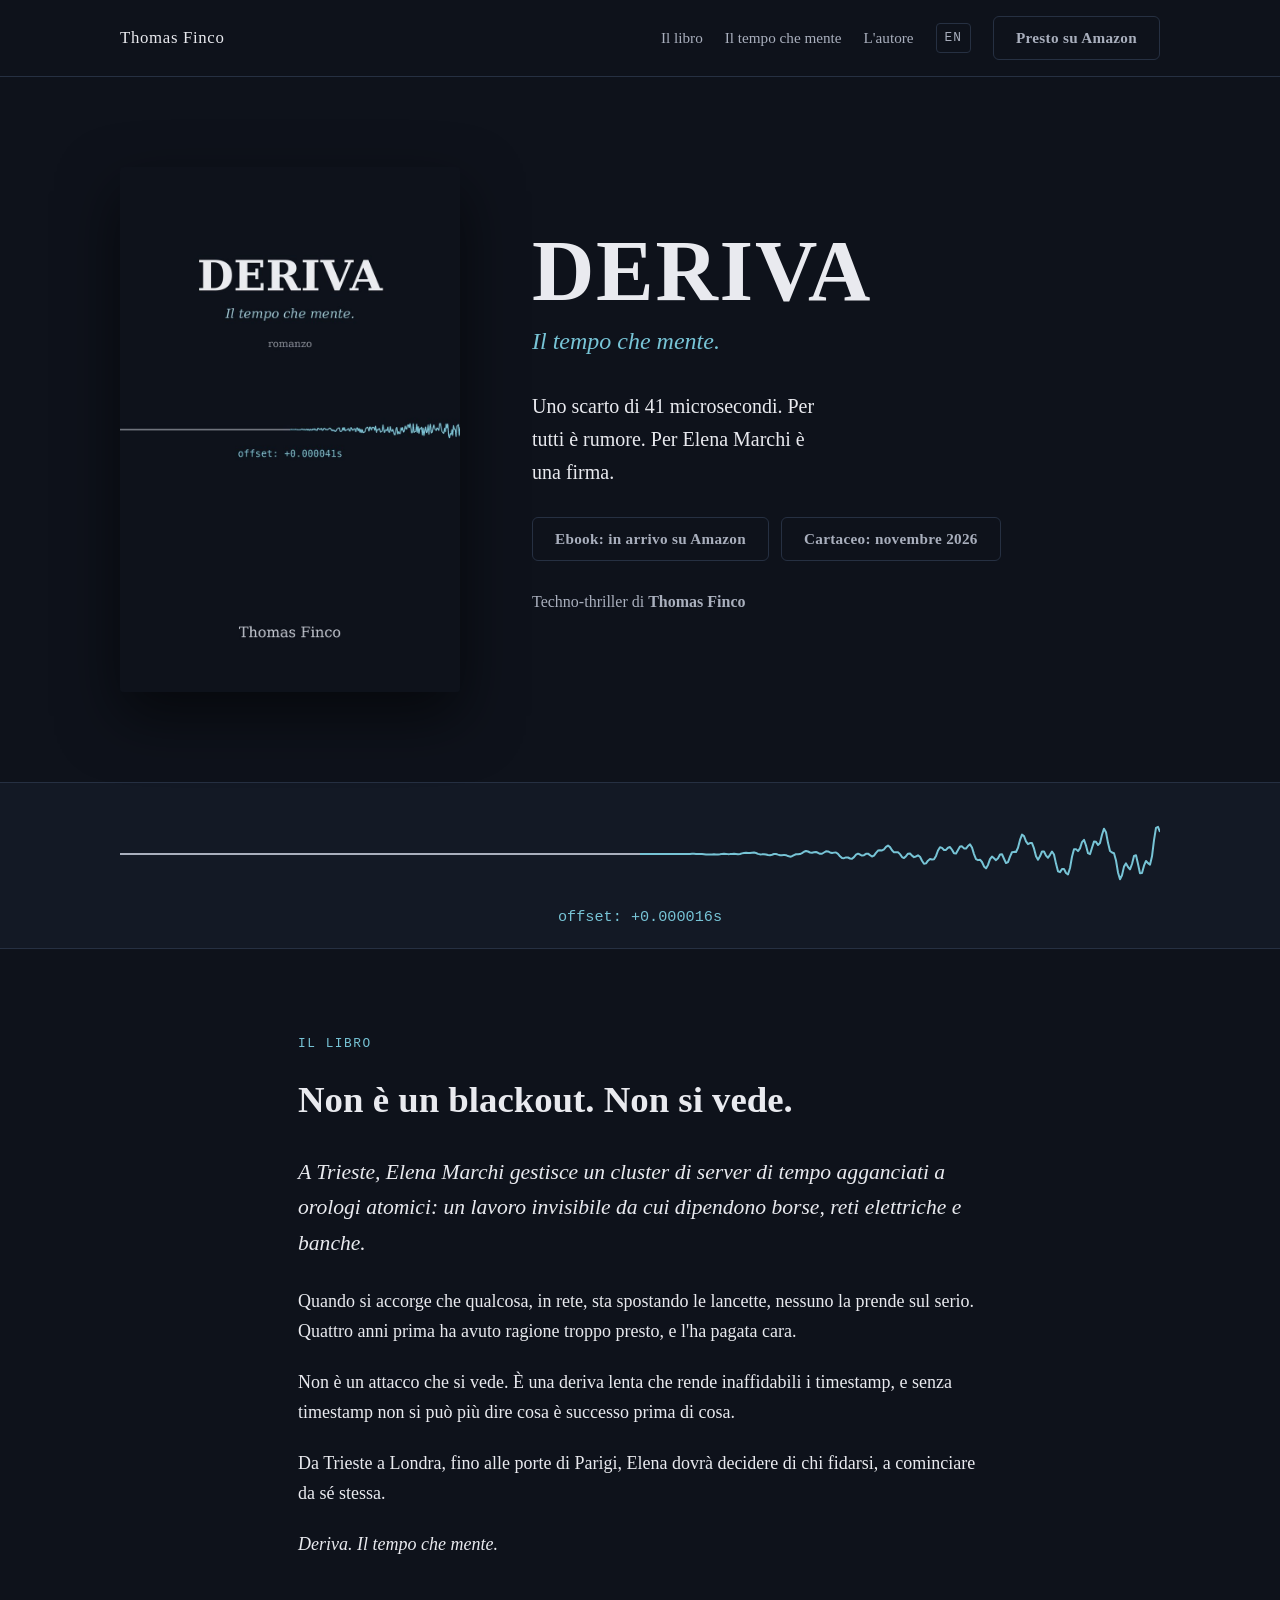
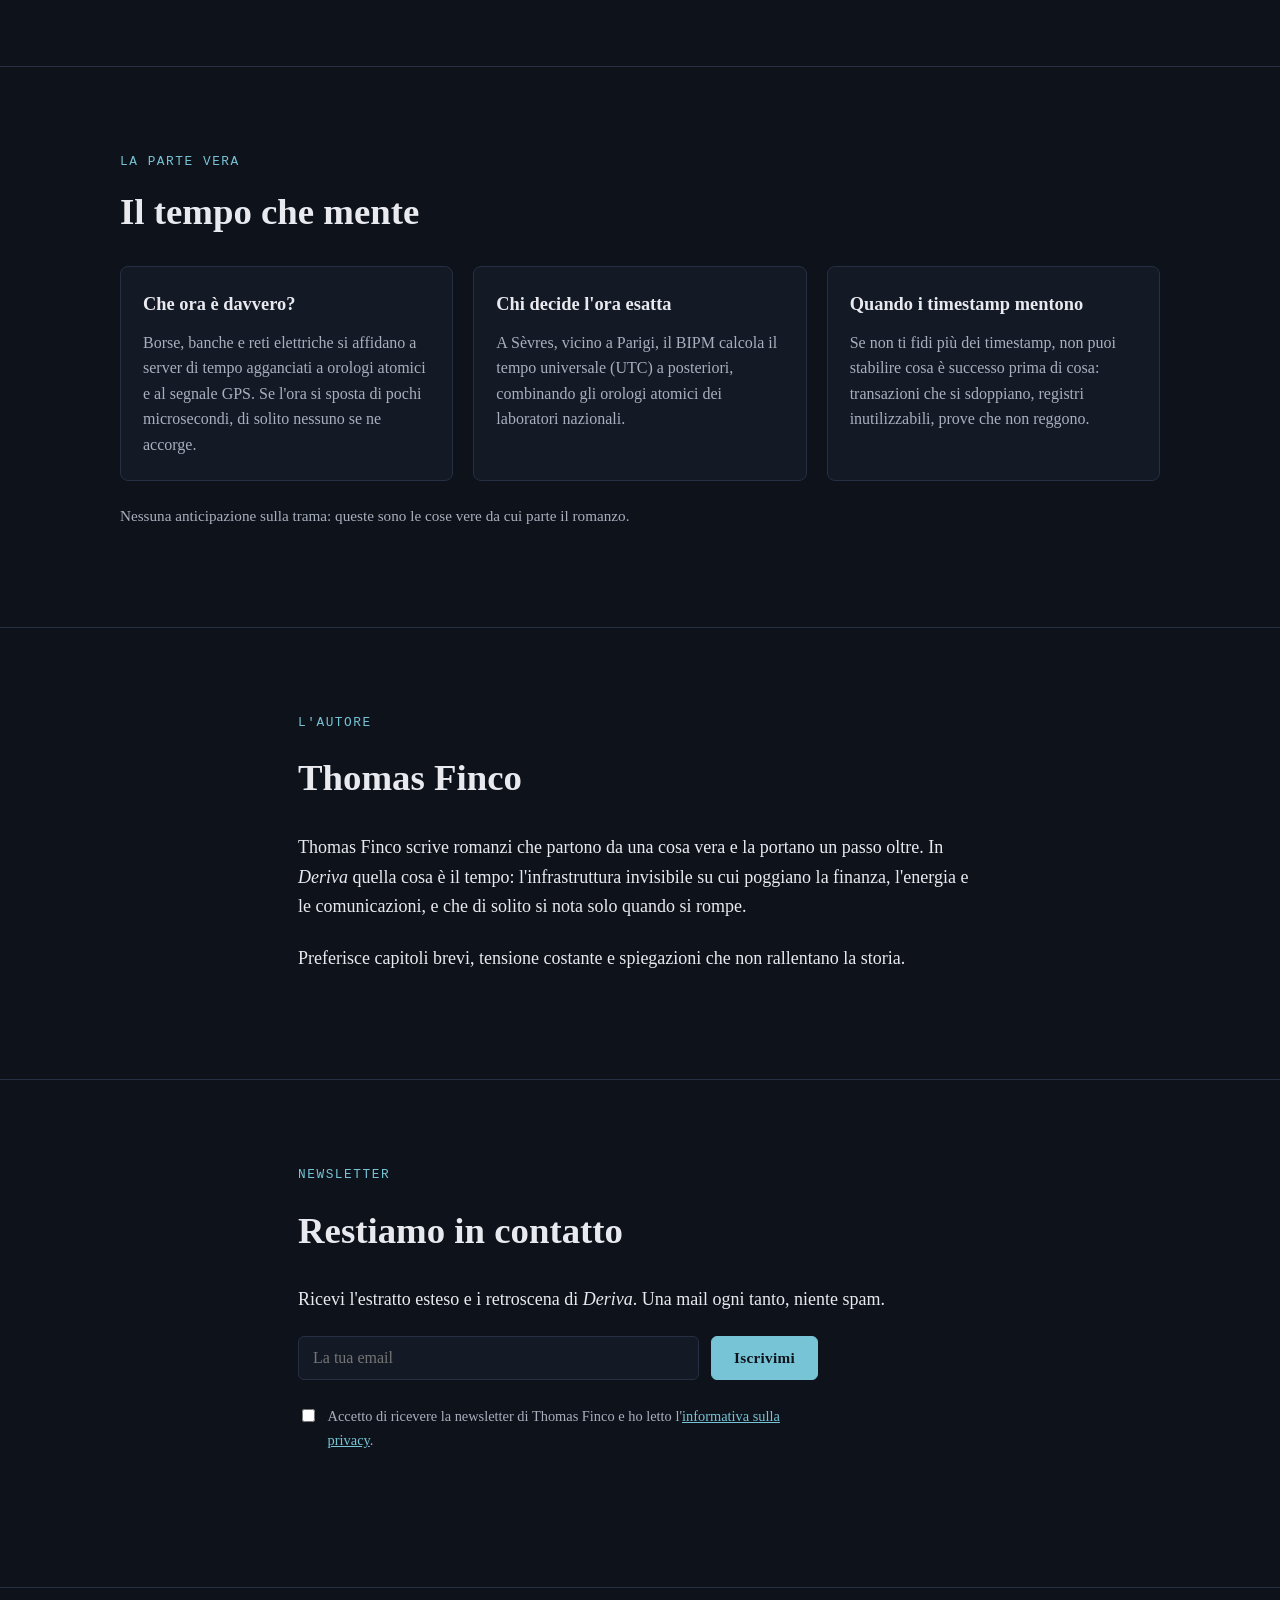
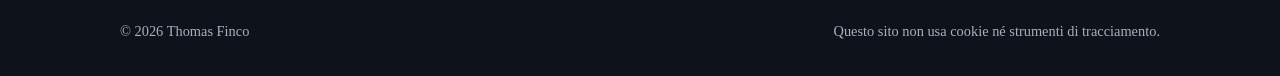
==== commit b75626c2: "Add files via upload" ====
--- a/index.html
+++ b/index.html
@@ -132,10 +132,14 @@
       <p class="etichetta">Newsletter</p>
       <h2>Restiamo in contatto</h2>
       <p>Ricevi l'estratto esteso e i retroscena di <em>Deriva</em>. Una mail ogni tanto, niente spam.</p>
-      <form id="form-newsletter" method="post">
+      <form id="form-newsletter" method="post" novalidate>
         <label for="email" class="sr">Indirizzo email</label>
-        <input id="email" name="email" type="email" required placeholder="La tua email" autocomplete="email">
+        <input id="email" name="fields[email]" type="email" required placeholder="La tua email" autocomplete="email">
         <button class="btn" type="submit">Iscrivimi</button>
+        <label class="consenso"><input type="checkbox" id="consenso" required> <span>Accetto di ricevere la newsletter di Thomas Finco e ho letto l'<a href="privacy.html">informativa sulla privacy</a>.</span></label>
+        <input type="hidden" name="ml-submit" value="1">
+        <input type="hidden" name="anticsrf" value="true">
+        <p id="esito" role="status" aria-live="polite"></p>
       </form>
     </div>
   </section>
--- a/style.css
+++ b/style.css
@@ -85,3 +85,10 @@
 .lingua { border: 1px solid var(--linea); border-radius: 4px; padding: 3px 8px; font-family: var(--mono); font-size: .8rem; letter-spacing: .08em; }
 .lingua:hover { border-color: var(--accento); color: var(--accento); }
 .sr { position: absolute; left: -9999px; }
+
+/* Newsletter: consenso e messaggio di esito */
+#form-newsletter{flex-wrap:wrap}
+#form-newsletter .consenso{flex-basis:100%;display:flex;gap:.6rem;align-items:flex-start;font-size:.9rem;color:#a9afbd;margin-top:.8rem}
+#form-newsletter .consenso input{margin-top:.25rem;flex:none}
+#form-newsletter .consenso a{color:#77c4d6}
+#esito{flex-basis:100%;margin:.8rem 0 0;color:#77c4d6;min-height:1.4em}
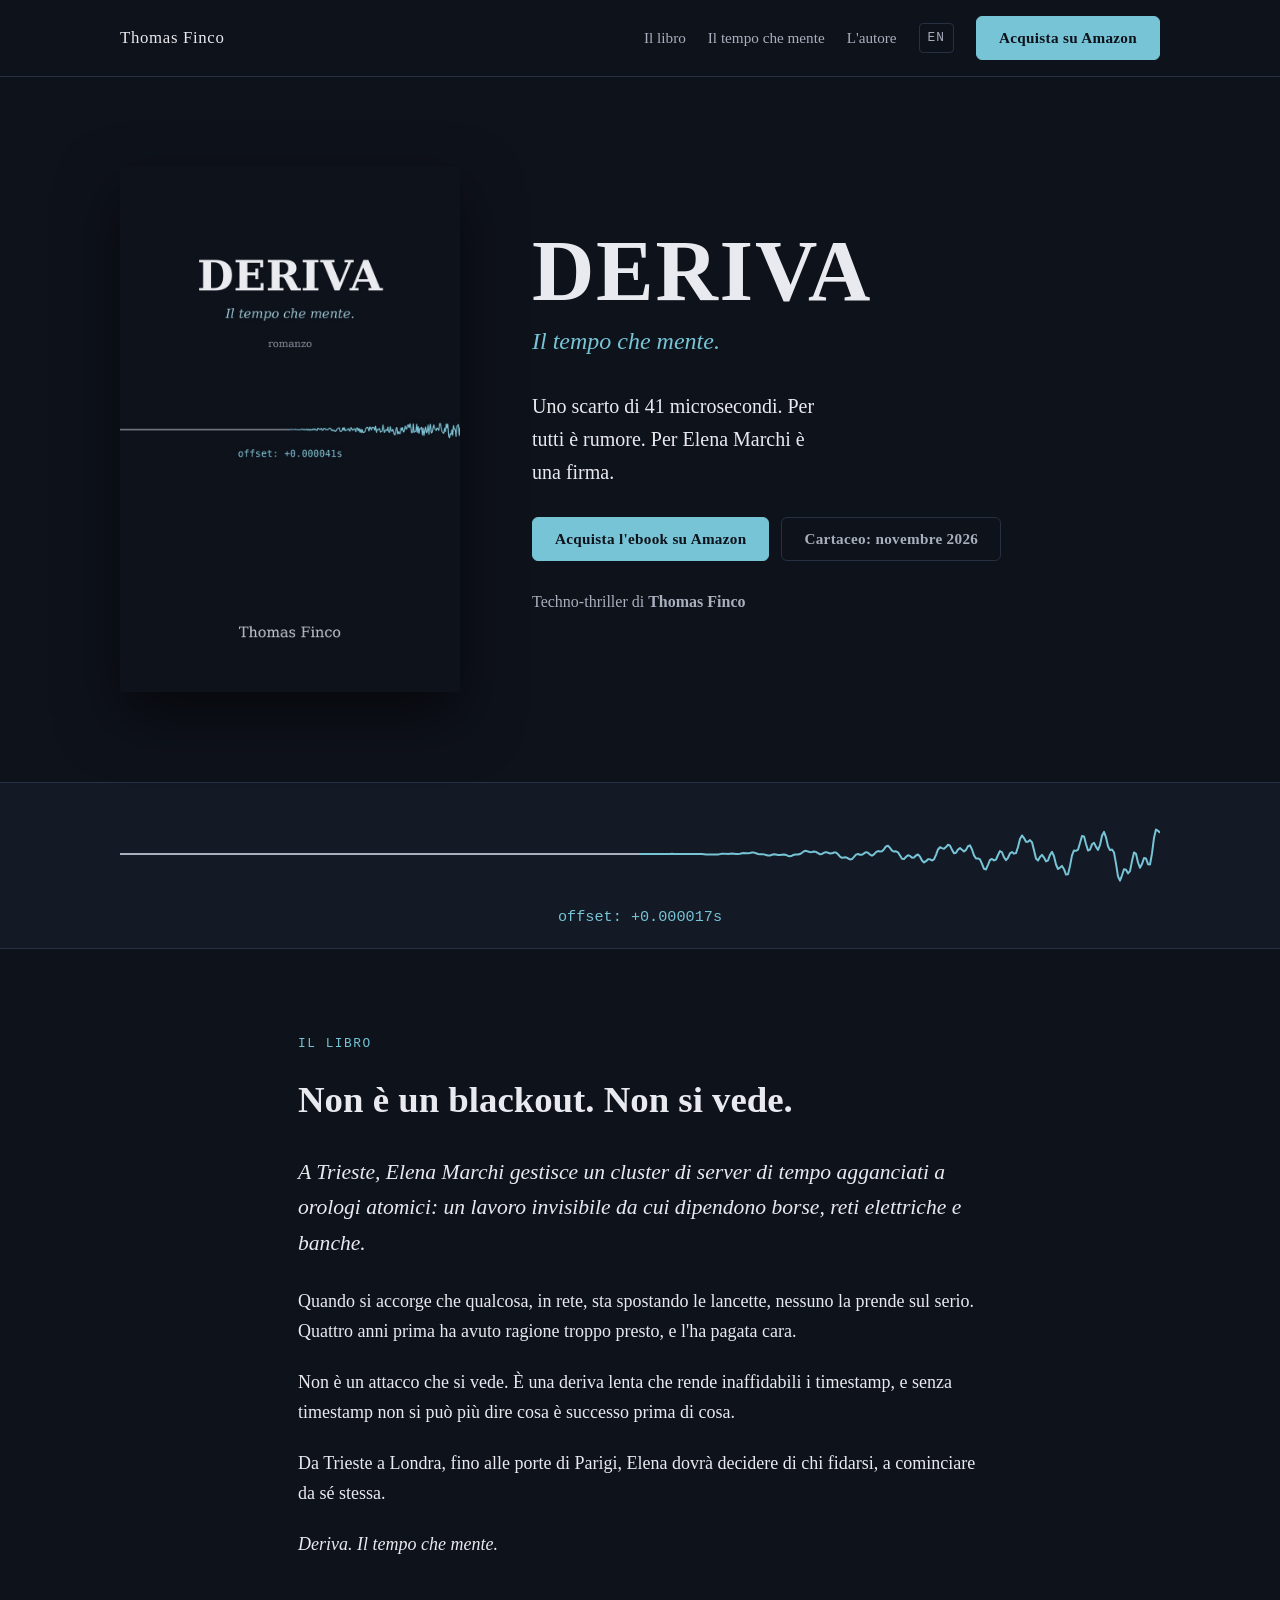
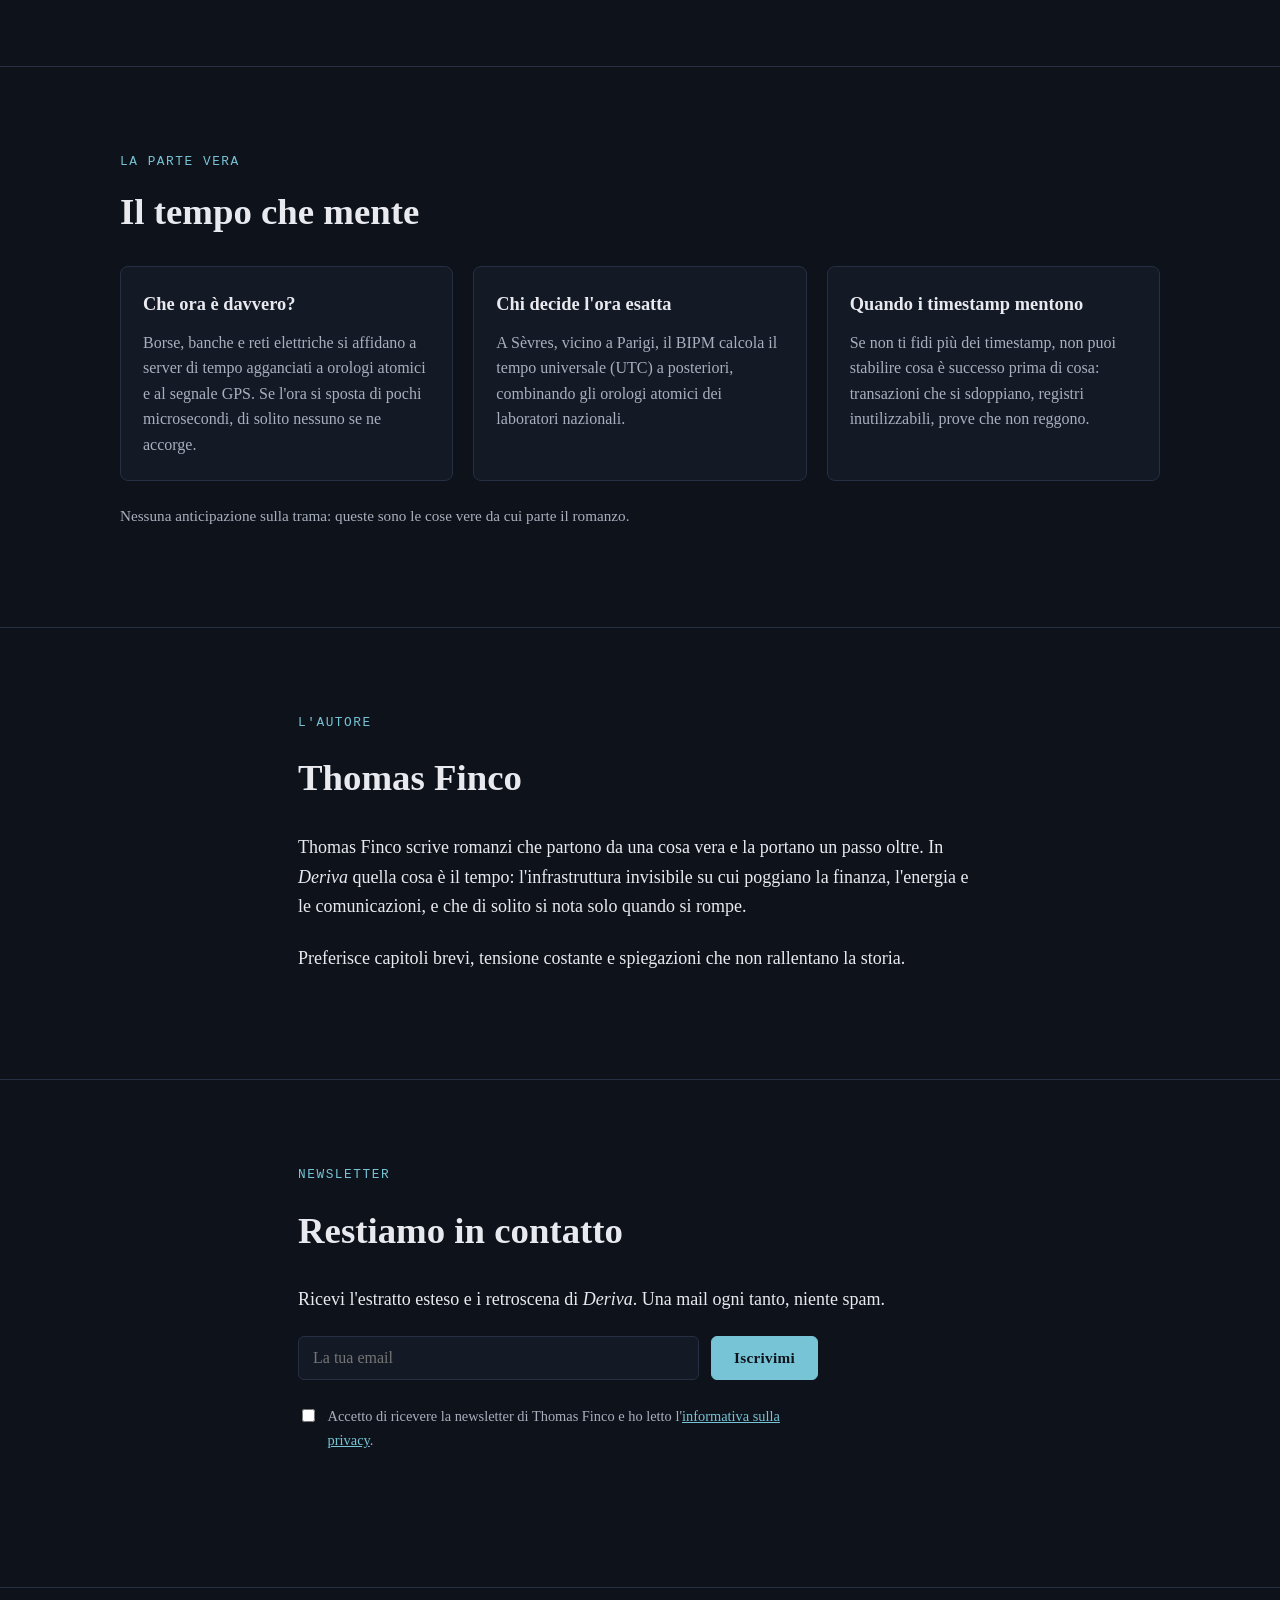
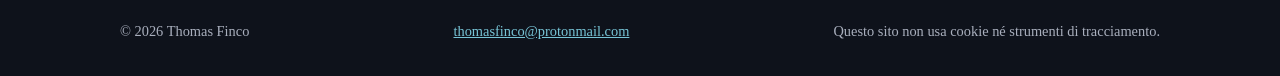
==== commit 5fa7d87e: "Add files via upload" ====
--- a/index.html
+++ b/index.html
@@ -10,6 +10,7 @@
 <link rel="stylesheet" href="style.css">
 
 <!-- Versioni linguistiche -->
+<link rel="canonical" href="https://thomasfinco.github.io/">
 <link rel="alternate" hreflang="it" href="https://thomasfinco.github.io/">
 <link rel="alternate" hreflang="en" href="https://thomasfinco.github.io/en/">
 <link rel="alternate" hreflang="x-default" href="https://thomasfinco.github.io/">
@@ -27,11 +28,41 @@
 {
   "@context": "https://schema.org",
   "@type": "Book",
+  "@id": "https://thomasfinco.github.io/#libro",
   "name": "Deriva. Il tempo che mente.",
-  "author": { "@type": "Person", "name": "Thomas Finco" },
+  "url": "https://thomasfinco.github.io/",
+  "author": {
+    "@type": "Person",
+    "@id": "https://thomasfinco.github.io/#autore",
+    "name": "Thomas Finco",
+    "url": "https://thomasfinco.github.io/"
+  },
   "inLanguage": "it",
   "genre": "Techno-thriller",
-  "image": "https://thomasfinco.github.io/copertina.jpg"
+  "image": "https://thomasfinco.github.io/copertina.jpg",
+  "workTranslation": {
+    "@id": "https://thomasfinco.github.io/en/#book"
+  },
+  "workExample": {
+    "@type": "Book",
+    "bookFormat": "https://schema.org/EBook",
+    "inLanguage": "it",
+    "datePublished": "2026-10-10",
+    "identifier": {
+      "@type": "PropertyValue",
+      "propertyID": "ASIN",
+      "value": "B0HM3VLLCF"
+    },
+    "offers": {
+      "@type": "Offer",
+      "price": "3.99",
+      "priceCurrency": "EUR",
+      "url": "https://www.amazon.it/dp/B0HM3VLLCF"
+    }
+  },
+  "sameAs": [
+    "https://www.amazon.it/dp/B0HM3VLLCF"
+  ]
 }
 </script>
 </head>
--- a/style.css
+++ b/style.css
@@ -92,3 +92,10 @@
 #form-newsletter .consenso input{margin-top:.25rem;flex:none}
 #form-newsletter .consenso a{color:#77c4d6}
 #esito{flex-basis:100%;margin:.8rem 0 0;color:#77c4d6;min-height:1.4em}
+
+/* Pagina "Grazie per aver letto" */
+.grazie { padding-block: clamp(48px, 9vw, 110px) clamp(32px, 6vw, 64px); }
+.grazie h1 { font-size: clamp(2.3rem, 7vw, 3.8rem); line-height: 1.08; margin: 0 0 22px; font-weight: 700; }
+.elenco { margin: 0 0 1.2em; padding-left: 1.2em; }
+.elenco li { margin-bottom: .45em; }
+.elenco li::marker { color: var(--accento); }
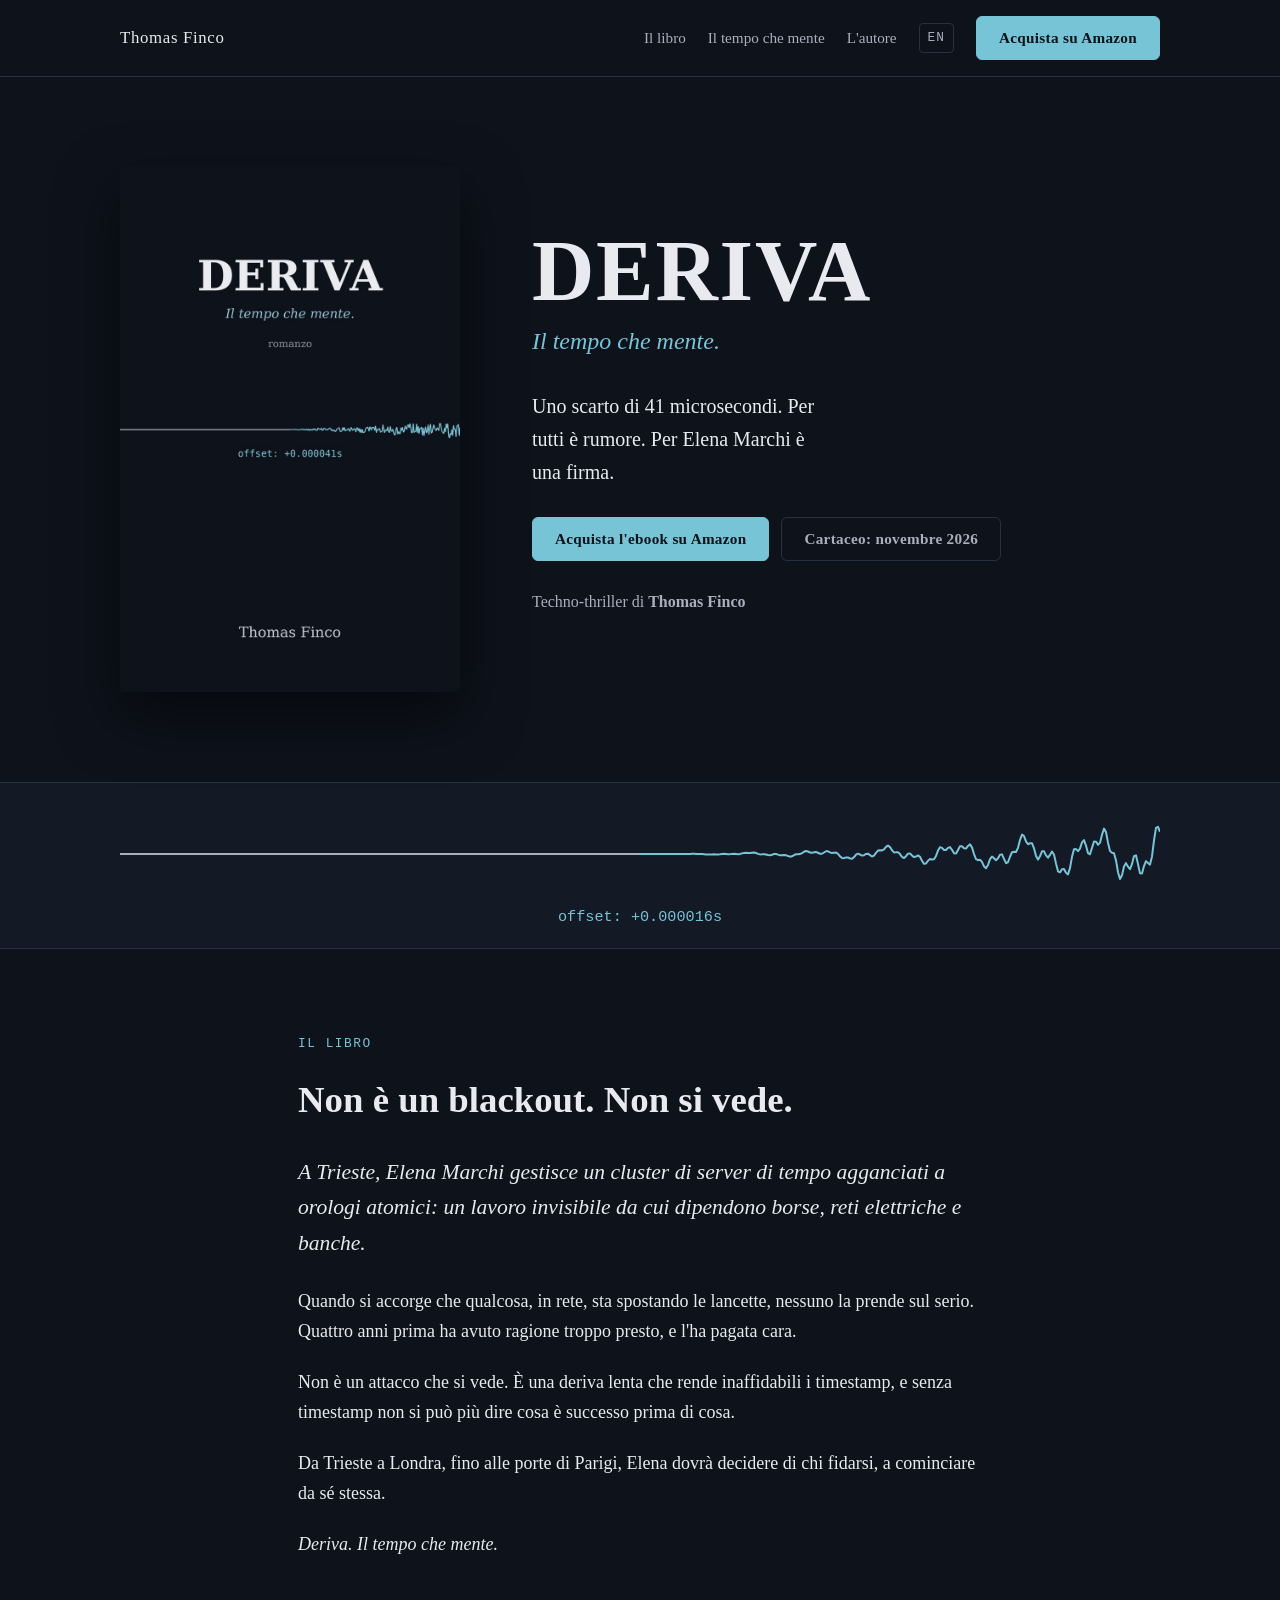
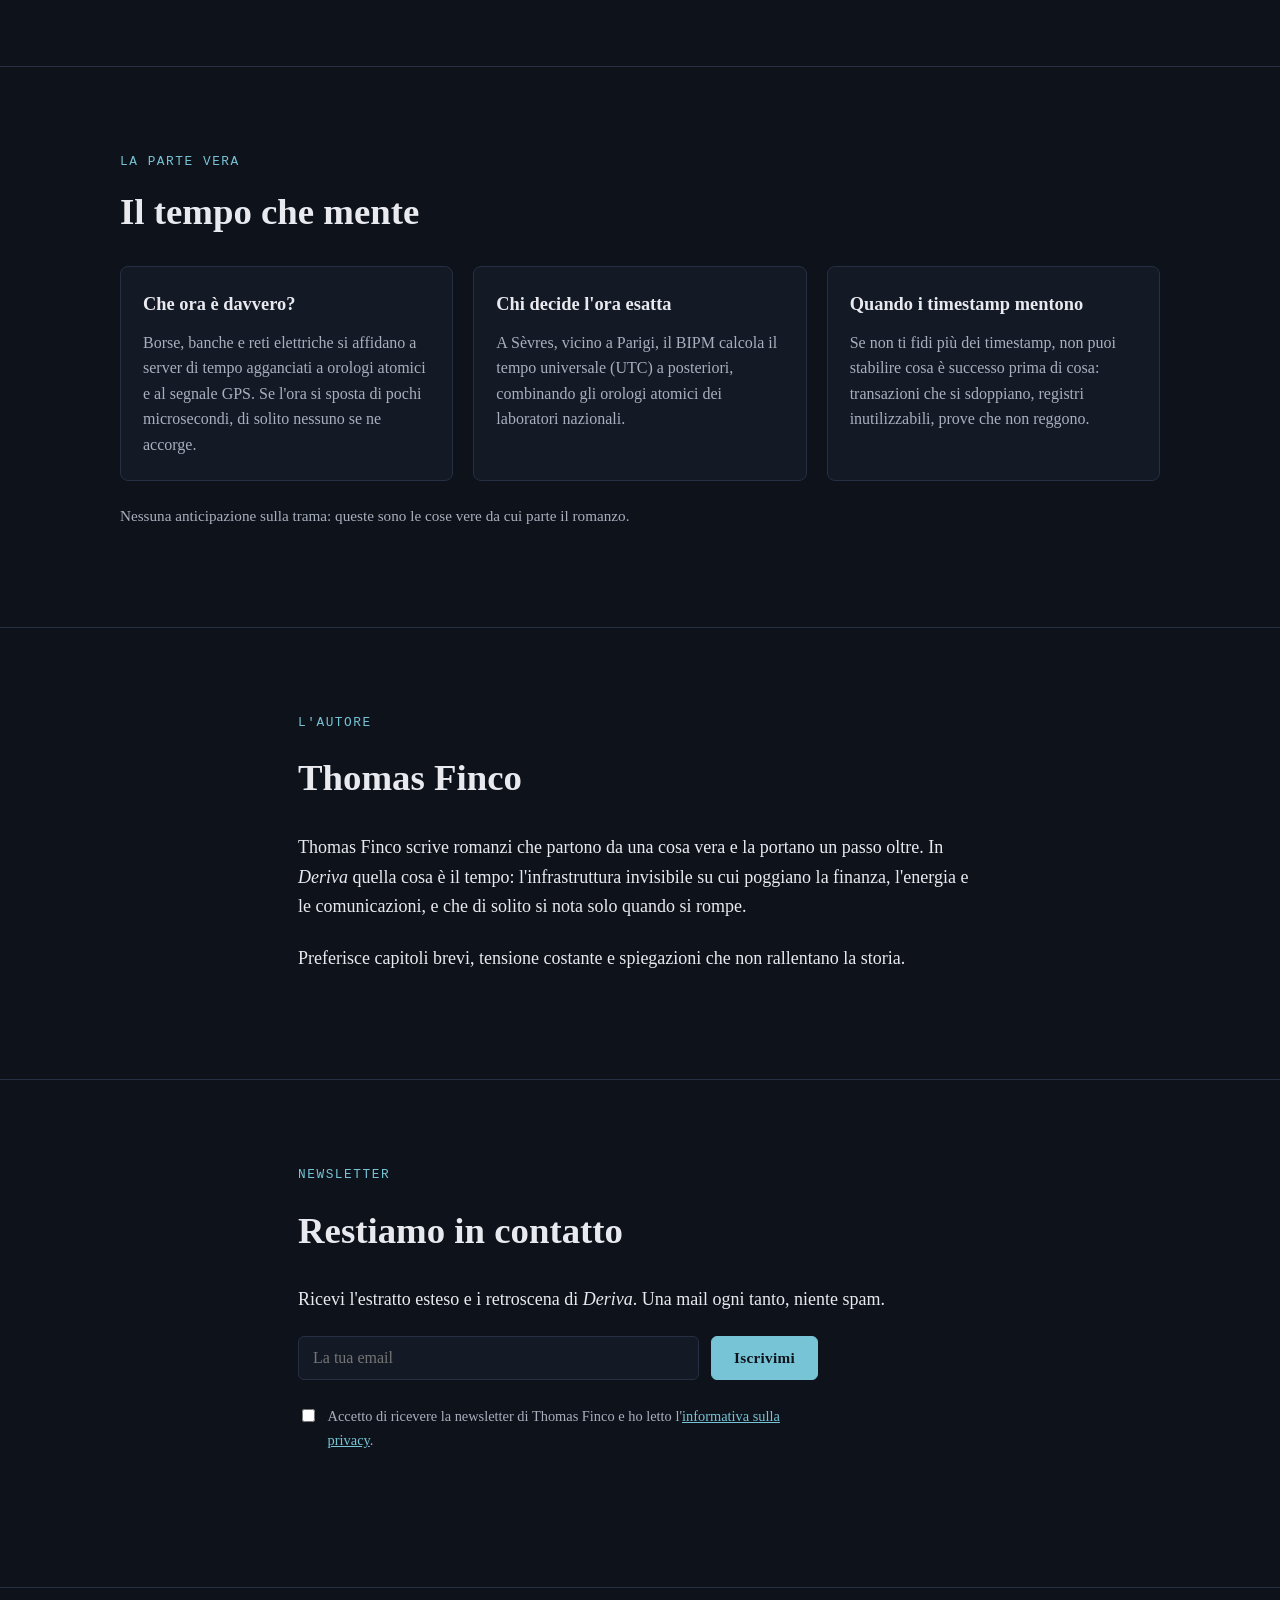
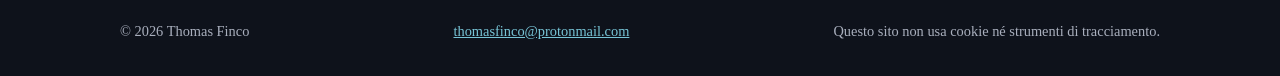
==== commit 78a9cee2: "Add files via upload" ====
--- a/index.html
+++ b/index.html
@@ -1,191 +1,192 @@
-<!doctype html>
-<html lang="it">
-<head>
-<meta charset="utf-8">
-<meta name="viewport" content="width=device-width, initial-scale=1">
-<title>Deriva – Il tempo che mente | Thomas Finco</title>
-<meta name="description" content="Deriva, techno-thriller di Thomas Finco. Uno scarto di 41 microsecondi: per tutti è rumore, per Elena Marchi è una firma.">
-<meta name="theme-color" content="#0e121b">
-<link rel="icon" href="favicon.svg" type="image/svg+xml">
-<link rel="stylesheet" href="style.css">
-
-<!-- Versioni linguistiche -->
-<link rel="canonical" href="https://thomasfinco.github.io/">
-<link rel="alternate" hreflang="it" href="https://thomasfinco.github.io/">
-<link rel="alternate" hreflang="en" href="https://thomasfinco.github.io/en/">
-<link rel="alternate" hreflang="x-default" href="https://thomasfinco.github.io/">
-
-<!-- Anteprime sui social: con un dominio proprio sostituisci l'indirizzo -->
-<meta property="og:type" content="book">
-<meta property="og:locale" content="it_IT">
-<meta property="og:locale:alternate" content="en_US">
-<meta property="og:title" content="Deriva – Il tempo che mente">
-<meta property="og:description" content="Techno-thriller di Thomas Finco. Uno scarto di 41 microsecondi: per tutti è rumore.">
-<meta property="og:image" content="https://thomasfinco.github.io/anteprima-social.jpg">
-<meta name="twitter:card" content="summary_large_image">
-
-<script type="application/ld+json">
-{
-  "@context": "https://schema.org",
-  "@type": "Book",
-  "@id": "https://thomasfinco.github.io/#libro",
-  "name": "Deriva. Il tempo che mente.",
-  "url": "https://thomasfinco.github.io/",
-  "author": {
-    "@type": "Person",
-    "@id": "https://thomasfinco.github.io/#autore",
-    "name": "Thomas Finco",
-    "url": "https://thomasfinco.github.io/"
-  },
-  "inLanguage": "it",
-  "genre": "Techno-thriller",
-  "image": "https://thomasfinco.github.io/copertina.jpg",
-  "workTranslation": {
-    "@id": "https://thomasfinco.github.io/en/#book"
-  },
-  "workExample": {
-    "@type": "Book",
-    "bookFormat": "https://schema.org/EBook",
-    "inLanguage": "it",
-    "datePublished": "2026-10-10",
-    "identifier": {
-      "@type": "PropertyValue",
-      "propertyID": "ASIN",
-      "value": "B0HM3VLLCF"
-    },
-    "offers": {
-      "@type": "Offer",
-      "price": "3.99",
-      "priceCurrency": "EUR",
-      "url": "https://www.amazon.it/dp/B0HM3VLLCF"
-    }
-  },
-  "sameAs": [
-    "https://www.amazon.it/dp/B0HM3VLLCF"
-  ]
-}
-</script>
-</head>
-<body>
-
-<header>
-  <div class="wrap">
-    <a class="marchio" href="#top">Thomas Finco</a>
-    <nav aria-label="Principale">
-      <a class="voce" href="#il-libro">Il libro</a>
-      <a class="voce" href="#il-tempo">Il tempo che mente</a>
-      <a class="voce" href="#estratto" id="nav-estratto" hidden>Estratto</a>
-      <a class="voce" href="#autore">L'autore</a>
-      <a class="lingua" href="en/" hreflang="en" lang="en" title="Read this site in English">EN</a>
-      <a class="btn" id="btn-acquista-alto" aria-disabled="true">Presto su Amazon</a>
-    </nav>
-  </div>
-</header>
-
-<main id="top">
-
-  <div class="hero">
-    <div class="wrap">
-      <img src="copertina.jpg" width="800" height="1237" alt="Copertina di Deriva. Il tempo che mente., romanzo di Thomas Finco: titolo chiaro su sfondo scuro e una linea piatta che comincia a vibrare.">
-      <div>
-        <h1>DERIVA</h1>
-        <p class="sottotitolo">Il tempo che mente.</p>
-        <p class="gancio">Uno scarto di 41 microsecondi. Per tutti è rumore. Per Elena Marchi è una firma.</p>
-        <div class="azioni">
-          <a class="btn" id="btn-ebook" aria-disabled="true">Ebook: in arrivo su Amazon</a>
-          <a class="btn secondario" id="btn-cartaceo" aria-disabled="true">Cartaceo: novembre 2026</a>
-        </div>
-        <p class="autore-riga">Techno-thriller di <strong>Thomas Finco</strong></p>
-      </div>
-    </div>
-  </div>
-
-  <div class="onda" aria-hidden="true">
-    <div class="wrap">
-      <canvas id="onda"></canvas>
-      <p class="offset" id="offset">offset: +0.000041s</p>
-    </div>
-  </div>
-
-  <section id="il-libro">
-    <div class="wrap colonna">
-      <p class="etichetta">Il libro</p>
-      <h2>Non è un blackout. Non si vede.</h2>
-      <p class="evidenza">A Trieste, Elena Marchi gestisce un cluster di server di tempo agganciati a orologi atomici: un lavoro invisibile da cui dipendono borse, reti elettriche e banche.</p>
-      <p>Quando si accorge che qualcosa, in rete, sta spostando le lancette, nessuno la prende sul serio. Quattro anni prima ha avuto ragione troppo presto, e l'ha pagata cara.</p>
-      <p>Non è un attacco che si vede. È una deriva lenta che rende inaffidabili i timestamp, e senza timestamp non si può più dire cosa è successo prima di cosa.</p>
-      <p>Da Trieste a Londra, fino alle porte di Parigi, Elena dovrà decidere di chi fidarsi, a cominciare da sé stessa.</p>
-      <p><em>Deriva. Il tempo che mente.</em></p>
-    </div>
-  </section>
-
-  <section id="il-tempo">
-    <div class="wrap">
-      <p class="etichetta">La parte vera</p>
-      <h2>Il tempo che mente</h2>
-      <div class="schede">
-        <article class="scheda">
-          <h3>Che ora è davvero?</h3>
-          <p>Borse, banche e reti elettriche si affidano a server di tempo agganciati a orologi atomici e al segnale GPS. Se l'ora si sposta di pochi microsecondi, di solito nessuno se ne accorge.</p>
-        </article>
-        <article class="scheda">
-          <h3>Chi decide l'ora esatta</h3>
-          <p>A Sèvres, vicino a Parigi, il BIPM calcola il tempo universale (UTC) a posteriori, combinando gli orologi atomici dei laboratori nazionali.</p>
-        </article>
-        <article class="scheda">
-          <h3>Quando i timestamp mentono</h3>
-          <p>Se non ti fidi più dei timestamp, non puoi stabilire cosa è successo prima di cosa: transazioni che si sdoppiano, registri inutilizzabili, prove che non reggono.</p>
-        </article>
-      </div>
-      <p class="nota">Nessuna anticipazione sulla trama: queste sono le cose vere da cui parte il romanzo.</p>
-    </div>
-  </section>
-
-  <section id="estratto" hidden>
-    <div class="wrap colonna">
-      <p class="etichetta">Estratto</p>
-      <h2>Le prime pagine</h2>
-      <div id="testo-estratto"></div>
-    </div>
-  </section>
-
-  <section id="autore">
-    <div class="wrap colonna">
-      <p class="etichetta">L'autore</p>
-      <h2>Thomas Finco</h2>
-      <p>Thomas Finco scrive romanzi che partono da una cosa vera e la portano un passo oltre. In <em>Deriva</em> quella cosa è il tempo: l'infrastruttura invisibile su cui poggiano la finanza, l'energia e le comunicazioni, e che di solito si nota solo quando si rompe.</p>
-      <p>Preferisce capitoli brevi, tensione costante e spiegazioni che non rallentano la storia.</p>
-    </div>
-  </section>
-
-  <section id="newsletter" hidden>
-    <div class="wrap colonna">
-      <p class="etichetta">Newsletter</p>
-      <h2>Restiamo in contatto</h2>
-      <p>Ricevi l'estratto esteso e i retroscena di <em>Deriva</em>. Una mail ogni tanto, niente spam.</p>
-      <form id="form-newsletter" method="post" novalidate>
-        <label for="email" class="sr">Indirizzo email</label>
-        <input id="email" name="fields[email]" type="email" required placeholder="La tua email" autocomplete="email">
-        <button class="btn" type="submit">Iscrivimi</button>
-        <label class="consenso"><input type="checkbox" id="consenso" required> <span>Accetto di ricevere la newsletter di Thomas Finco e ho letto l'<a href="privacy.html">informativa sulla privacy</a>.</span></label>
-        <input type="hidden" name="ml-submit" value="1">
-        <input type="hidden" name="anticsrf" value="true">
-        <p id="esito" role="status" aria-live="polite"></p>
-      </form>
-    </div>
-  </section>
-
-</main>
-
-<footer>
-  <div class="wrap">
-    <span>© 2026 Thomas Finco</span>
-    <span id="contatto" hidden></span>
-    <span>Questo sito non usa cookie né strumenti di tracciamento.</span>
-  </div>
-</footer>
-
-<script src="config.js"></script>
-<script src="app.js"></script>
-</body>
-</html>
+<!doctype html>
+<html lang="it">
+<head>
+<meta charset="utf-8">
+<meta name="viewport" content="width=device-width, initial-scale=1">
+<title>Deriva – Il tempo che mente | Thomas Finco</title>
+<meta name="description" content="Deriva, techno-thriller di Thomas Finco. Uno scarto di 41 microsecondi: per tutti è rumore, per Elena Marchi è una firma.">
+<meta name="theme-color" content="#0e121b">
+<link rel="icon" href="favicon.svg" type="image/svg+xml">
+<link rel="stylesheet" href="style.css">
+
+<!-- Versioni linguistiche -->
+<link rel="canonical" href="https://thomasfinco.github.io/">
+<link rel="alternate" hreflang="it" href="https://thomasfinco.github.io/">
+<link rel="alternate" hreflang="en" href="https://thomasfinco.github.io/en/">
+<link rel="alternate" hreflang="x-default" href="https://thomasfinco.github.io/">
+
+<!-- Anteprime sui social: con un dominio proprio sostituisci l'indirizzo -->
+<meta property="og:type" content="book">
+<meta property="og:locale" content="it_IT">
+<meta property="og:locale:alternate" content="en_US">
+<meta property="og:title" content="Deriva – Il tempo che mente">
+<meta property="og:description" content="Techno-thriller di Thomas Finco. Uno scarto di 41 microsecondi: per tutti è rumore.">
+<meta property="og:image" content="https://thomasfinco.github.io/anteprima-social.jpg">
+<meta name="twitter:card" content="summary_large_image">
+
+<script type="application/ld+json">
+{
+  "@context": "https://schema.org",
+  "@type": "Book",
+  "@id": "https://thomasfinco.github.io/#libro",
+  "name": "Deriva. Il tempo che mente.",
+  "url": "https://thomasfinco.github.io/",
+  "author": {
+    "@type": "Person",
+    "@id": "https://thomasfinco.github.io/#autore",
+    "name": "Thomas Finco",
+    "url": "https://thomasfinco.github.io/"
+  },
+  "inLanguage": "it",
+  "genre": "Techno-thriller",
+  "image": "https://thomasfinco.github.io/copertina.jpg",
+  "workTranslation": {
+    "@id": "https://thomasfinco.github.io/en/#book"
+  },
+  "workExample": {
+    "@type": "Book",
+    "bookFormat": "https://schema.org/EBook",
+    "inLanguage": "it",
+    "datePublished": "2026-10-10",
+    "identifier": {
+      "@type": "PropertyValue",
+      "propertyID": "ASIN",
+      "value": "B0HM3VLLCF"
+    },
+    "offers": {
+      "@type": "Offer",
+      "price": "3.99",
+      "priceCurrency": "EUR",
+      "url": "https://www.amazon.it/dp/B0HM3VLLCF"
+    }
+  },
+  "sameAs": [
+    "https://www.amazon.it/dp/B0HM3VLLCF"
+  ]
+}
+</script>
+</head>
+<body>
+
+<header>
+  <div class="wrap">
+    <a class="marchio" href="#top">Thomas Finco</a>
+    <nav aria-label="Principale">
+      <a class="voce" href="#il-libro">Il libro</a>
+      <a class="voce" href="#il-tempo">Il tempo che mente</a>
+      <a class="voce" href="#estratto" id="nav-estratto" hidden>Estratto</a>
+      <a class="voce" href="#autore">L'autore</a>
+      <a class="lingua" href="en/" hreflang="en" lang="en" title="Read this site in English">EN</a>
+      <a class="btn" id="btn-acquista-alto" aria-disabled="true">Presto su Amazon</a>
+    </nav>
+  </div>
+</header>
+
+<main id="top">
+
+  <div class="hero">
+    <div class="wrap">
+      <img src="copertina.jpg" width="800" height="1237" alt="Copertina di Deriva. Il tempo che mente., romanzo di Thomas Finco: titolo chiaro su sfondo scuro e una linea piatta che comincia a vibrare.">
+      <div>
+        <h1>DERIVA</h1>
+        <p class="sottotitolo">Il tempo che mente.</p>
+        <p class="gancio">Uno scarto di 41 microsecondi. Per tutti è rumore. Per Elena Marchi è una firma.</p>
+        <div class="azioni">
+          <a class="btn" id="btn-ebook" aria-disabled="true">Ebook: in arrivo su Amazon</a>
+          <a class="btn secondario" id="btn-cartaceo" aria-disabled="true">Cartaceo: novembre 2026</a>
+          <a class="btn secondario" id="btn-rigida" hidden>Copertina rigida</a>
+        </div>
+        <p class="autore-riga">Techno-thriller di <strong>Thomas Finco</strong></p>
+      </div>
+    </div>
+  </div>
+
+  <div class="onda" aria-hidden="true">
+    <div class="wrap">
+      <canvas id="onda"></canvas>
+      <p class="offset" id="offset">offset: +0.000041s</p>
+    </div>
+  </div>
+
+  <section id="il-libro">
+    <div class="wrap colonna">
+      <p class="etichetta">Il libro</p>
+      <h2>Non è un blackout. Non si vede.</h2>
+      <p class="evidenza">A Trieste, Elena Marchi gestisce un cluster di server di tempo agganciati a orologi atomici: un lavoro invisibile da cui dipendono borse, reti elettriche e banche.</p>
+      <p>Quando si accorge che qualcosa, in rete, sta spostando le lancette, nessuno la prende sul serio. Quattro anni prima ha avuto ragione troppo presto, e l'ha pagata cara.</p>
+      <p>Non è un attacco che si vede. È una deriva lenta che rende inaffidabili i timestamp, e senza timestamp non si può più dire cosa è successo prima di cosa.</p>
+      <p>Da Trieste a Londra, fino alle porte di Parigi, Elena dovrà decidere di chi fidarsi, a cominciare da sé stessa.</p>
+      <p><em>Deriva. Il tempo che mente.</em></p>
+    </div>
+  </section>
+
+  <section id="il-tempo">
+    <div class="wrap">
+      <p class="etichetta">La parte vera</p>
+      <h2>Il tempo che mente</h2>
+      <div class="schede">
+        <article class="scheda">
+          <h3>Che ora è davvero?</h3>
+          <p>Borse, banche e reti elettriche si affidano a server di tempo agganciati a orologi atomici e al segnale GPS. Se l'ora si sposta di pochi microsecondi, di solito nessuno se ne accorge.</p>
+        </article>
+        <article class="scheda">
+          <h3>Chi decide l'ora esatta</h3>
+          <p>A Sèvres, vicino a Parigi, il BIPM calcola il tempo universale (UTC) a posteriori, combinando gli orologi atomici dei laboratori nazionali.</p>
+        </article>
+        <article class="scheda">
+          <h3>Quando i timestamp mentono</h3>
+          <p>Se non ti fidi più dei timestamp, non puoi stabilire cosa è successo prima di cosa: transazioni che si sdoppiano, registri inutilizzabili, prove che non reggono.</p>
+        </article>
+      </div>
+      <p class="nota">Nessuna anticipazione sulla trama: queste sono le cose vere da cui parte il romanzo.</p>
+    </div>
+  </section>
+
+  <section id="estratto" hidden>
+    <div class="wrap colonna">
+      <p class="etichetta">Estratto</p>
+      <h2>Le prime pagine</h2>
+      <div id="testo-estratto"></div>
+    </div>
+  </section>
+
+  <section id="autore">
+    <div class="wrap colonna">
+      <p class="etichetta">L'autore</p>
+      <h2>Thomas Finco</h2>
+      <p>Thomas Finco scrive romanzi che partono da una cosa vera e la portano un passo oltre. In <em>Deriva</em> quella cosa è il tempo: l'infrastruttura invisibile su cui poggiano la finanza, l'energia e le comunicazioni, e che di solito si nota solo quando si rompe.</p>
+      <p>Preferisce capitoli brevi, tensione costante e spiegazioni che non rallentano la storia.</p>
+    </div>
+  </section>
+
+  <section id="newsletter" hidden>
+    <div class="wrap colonna">
+      <p class="etichetta">Newsletter</p>
+      <h2>Restiamo in contatto</h2>
+      <p>Ricevi l'estratto esteso e i retroscena di <em>Deriva</em>. Una mail ogni tanto, niente spam.</p>
+      <form id="form-newsletter" method="post" novalidate>
+        <label for="email" class="sr">Indirizzo email</label>
+        <input id="email" name="fields[email]" type="email" required placeholder="La tua email" autocomplete="email">
+        <button class="btn" type="submit">Iscrivimi</button>
+        <label class="consenso"><input type="checkbox" id="consenso" required> <span>Accetto di ricevere la newsletter di Thomas Finco e ho letto l'<a href="privacy.html">informativa sulla privacy</a>.</span></label>
+        <input type="hidden" name="ml-submit" value="1">
+        <input type="hidden" name="anticsrf" value="true">
+        <p id="esito" role="status" aria-live="polite"></p>
+      </form>
+    </div>
+  </section>
+
+</main>
+
+<footer>
+  <div class="wrap">
+    <span>© 2026 Thomas Finco</span>
+    <span id="contatto" hidden></span>
+    <span>Questo sito non usa cookie né strumenti di tracciamento.</span>
+  </div>
+</footer>
+
+<script src="config.js"></script>
+<script src="app.js"></script>
+</body>
+</html>
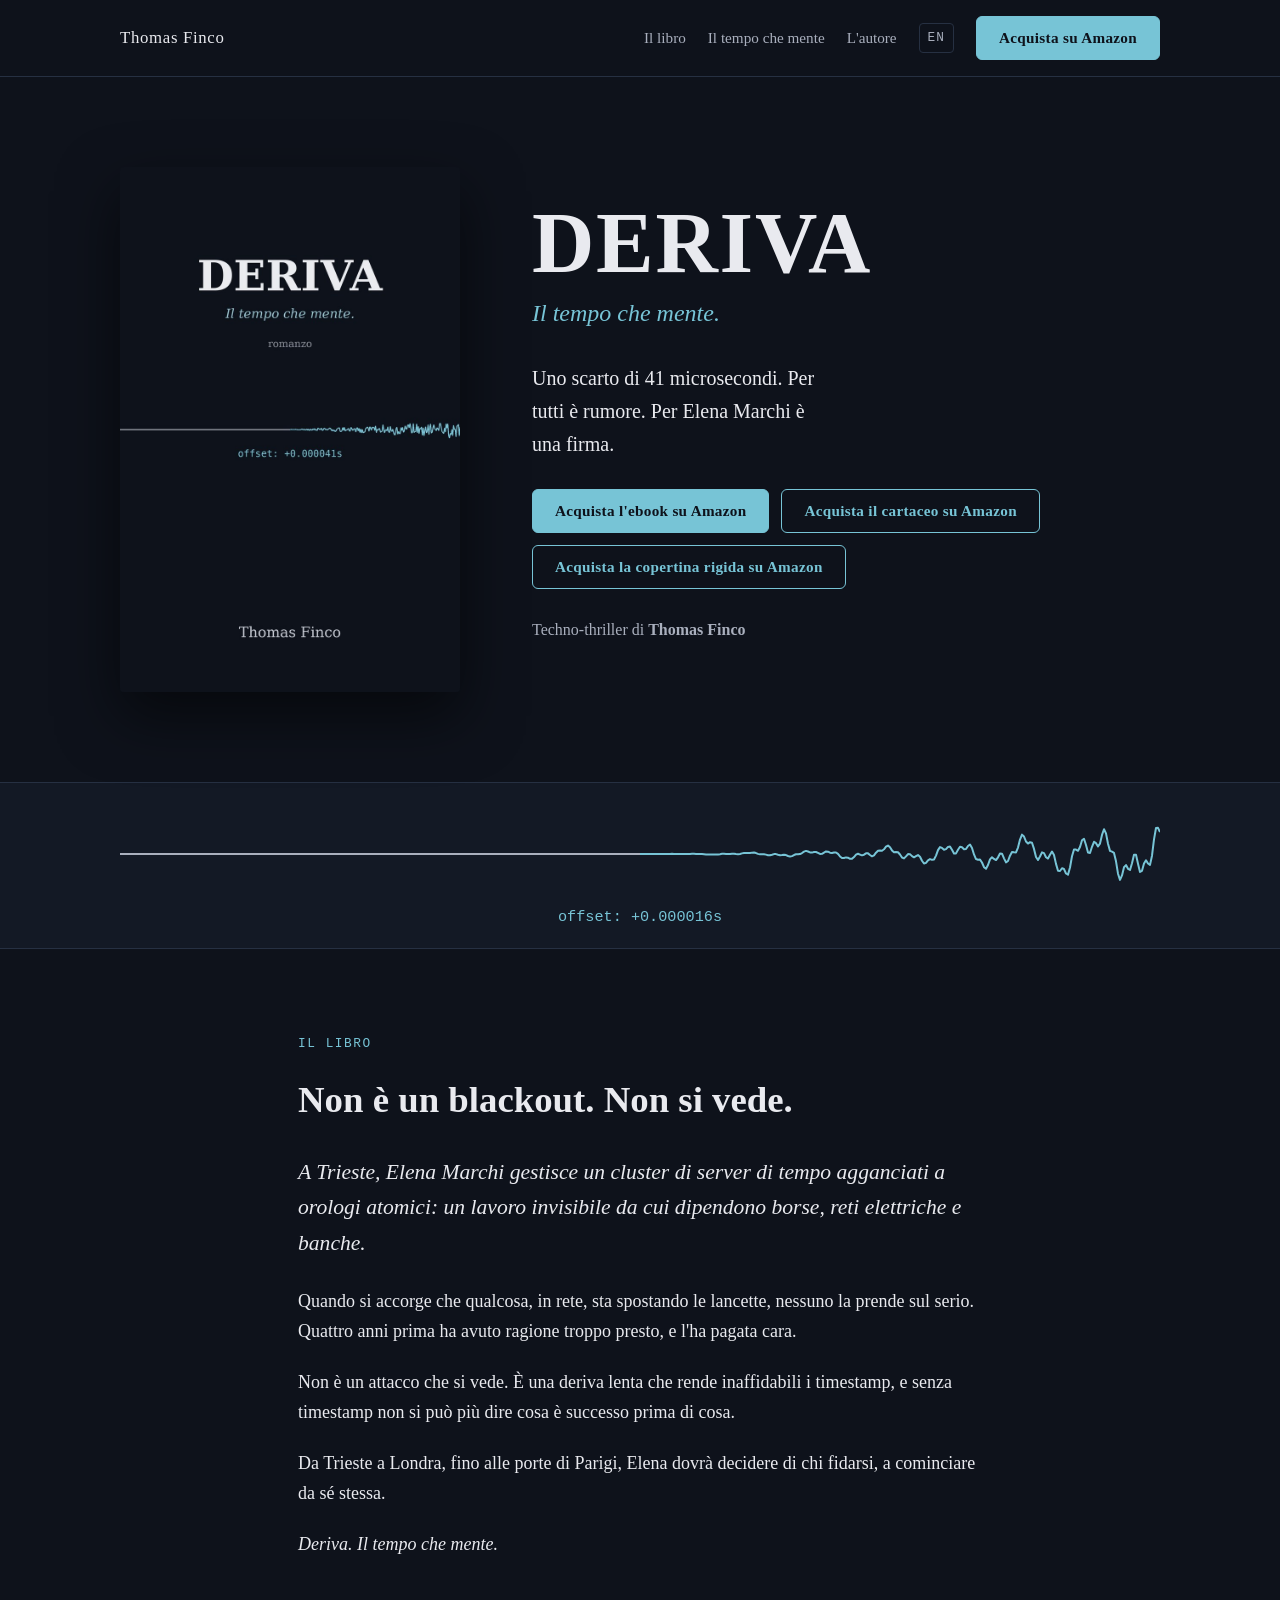
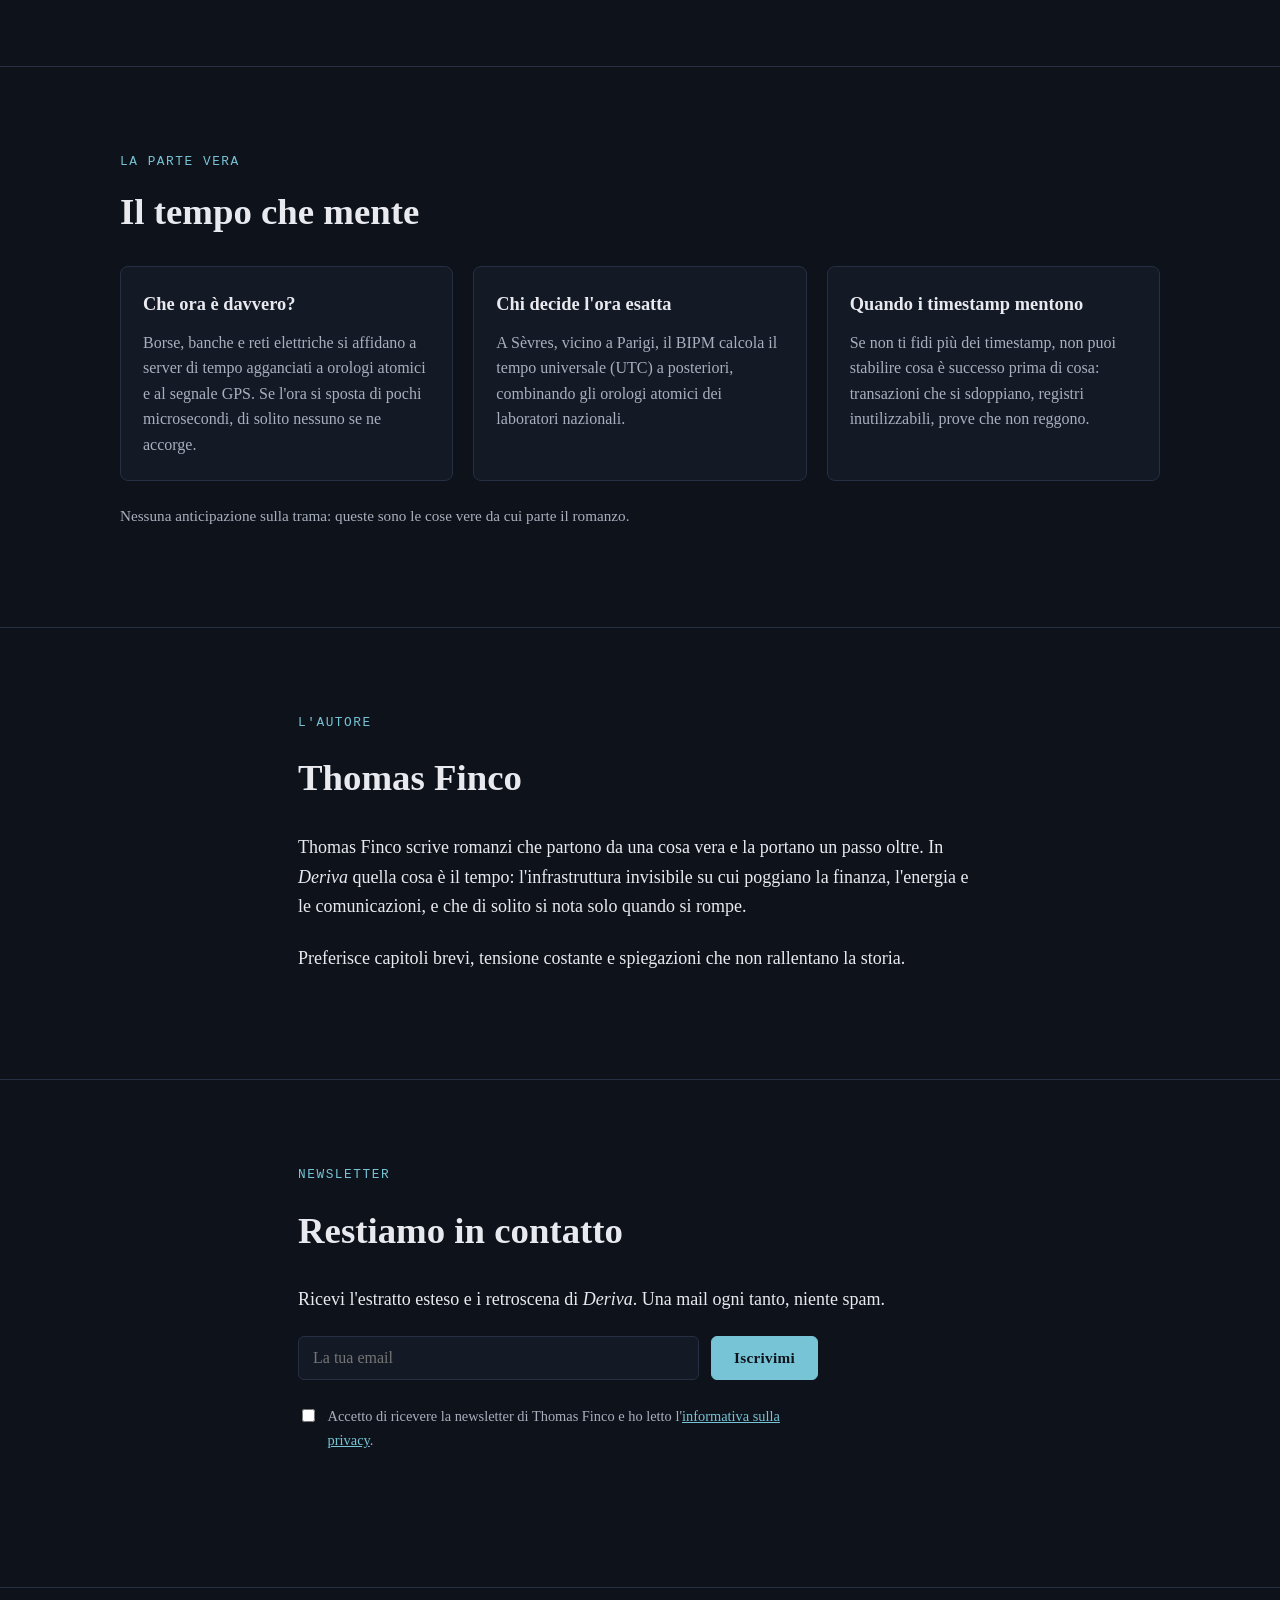
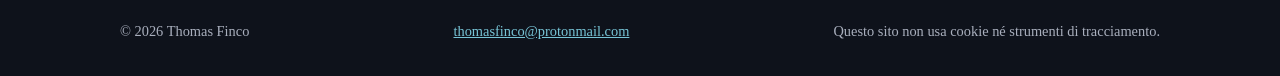
==== commit bb1ff6aa: "Add files via upload" ====
--- a/index.html
+++ b/index.html
@@ -43,25 +43,45 @@
   "workTranslation": {
     "@id": "https://thomasfinco.github.io/en/#book"
   },
-  "workExample": {
-    "@type": "Book",
-    "bookFormat": "https://schema.org/EBook",
-    "inLanguage": "it",
-    "datePublished": "2026-10-10",
-    "identifier": {
-      "@type": "PropertyValue",
-      "propertyID": "ASIN",
-      "value": "B0HM3VLLCF"
+  "workExample": [
+    {
+      "@type": "Book",
+      "bookFormat": "https://schema.org/EBook",
+      "inLanguage": "it",
+      "datePublished": "2026-10-10",
+      "identifier": {
+        "@type": "PropertyValue",
+        "propertyID": "ASIN",
+        "value": "B0HM3VLLCF"
+      },
+      "offers": {
+        "@type": "Offer",
+        "price": "3.99",
+        "priceCurrency": "EUR",
+        "url": "https://www.amazon.it/dp/B0HM3VLLCF"
+      }
     },
-    "offers": {
-      "@type": "Offer",
-      "price": "3.99",
-      "priceCurrency": "EUR",
-      "url": "https://www.amazon.it/dp/B0HM3VLLCF"
+    {
+      "@type": "Book",
+      "bookFormat": "https://schema.org/Paperback",
+      "inLanguage": "it",
+      "isbn": "9798167982208",
+      "numberOfPages": 368,
+      "url": "https://www.amazon.it/dp/B0HS6G2751"
+    },
+    {
+      "@type": "Book",
+      "bookFormat": "https://schema.org/Hardcover",
+      "inLanguage": "it",
+      "isbn": "9798167984905",
+      "numberOfPages": 368,
+      "url": "https://www.amazon.it/dp/B0HS5NPGVF"
     }
-  },
+  ],
   "sameAs": [
-    "https://www.amazon.it/dp/B0HM3VLLCF"
+    "https://www.amazon.it/dp/B0HM3VLLCF",
+    "https://www.amazon.it/dp/B0HS6G2751",
+    "https://www.amazon.it/dp/B0HS5NPGVF"
   ]
 }
 </script>
@@ -93,7 +113,7 @@
         <p class="gancio">Uno scarto di 41 microsecondi. Per tutti è rumore. Per Elena Marchi è una firma.</p>
         <div class="azioni">
           <a class="btn" id="btn-ebook" aria-disabled="true">Ebook: in arrivo su Amazon</a>
-          <a class="btn secondario" id="btn-cartaceo" aria-disabled="true">Cartaceo: novembre 2026</a>
+          <a class="btn secondario" id="btn-cartaceo" aria-disabled="true">Cartaceo</a>
           <a class="btn secondario" id="btn-rigida" hidden>Copertina rigida</a>
         </div>
         <p class="autore-riga">Techno-thriller di <strong>Thomas Finco</strong></p>
